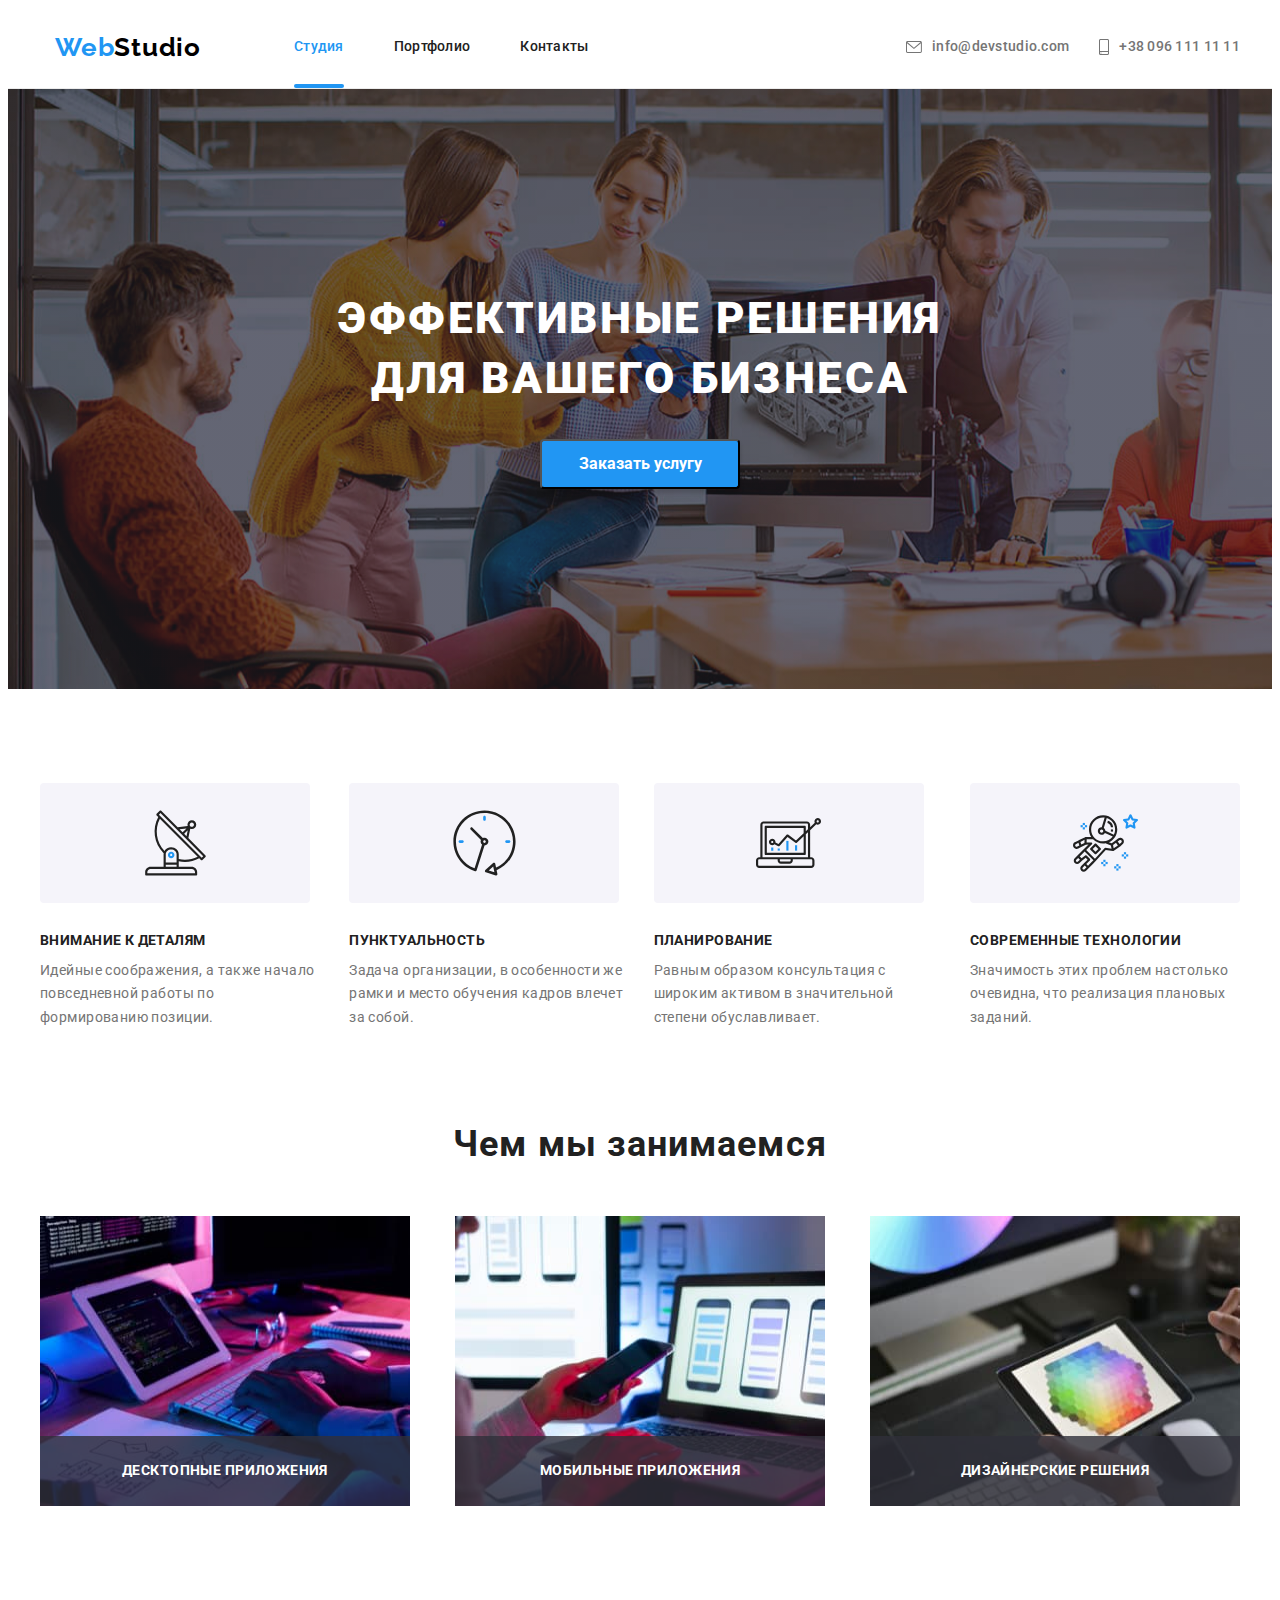
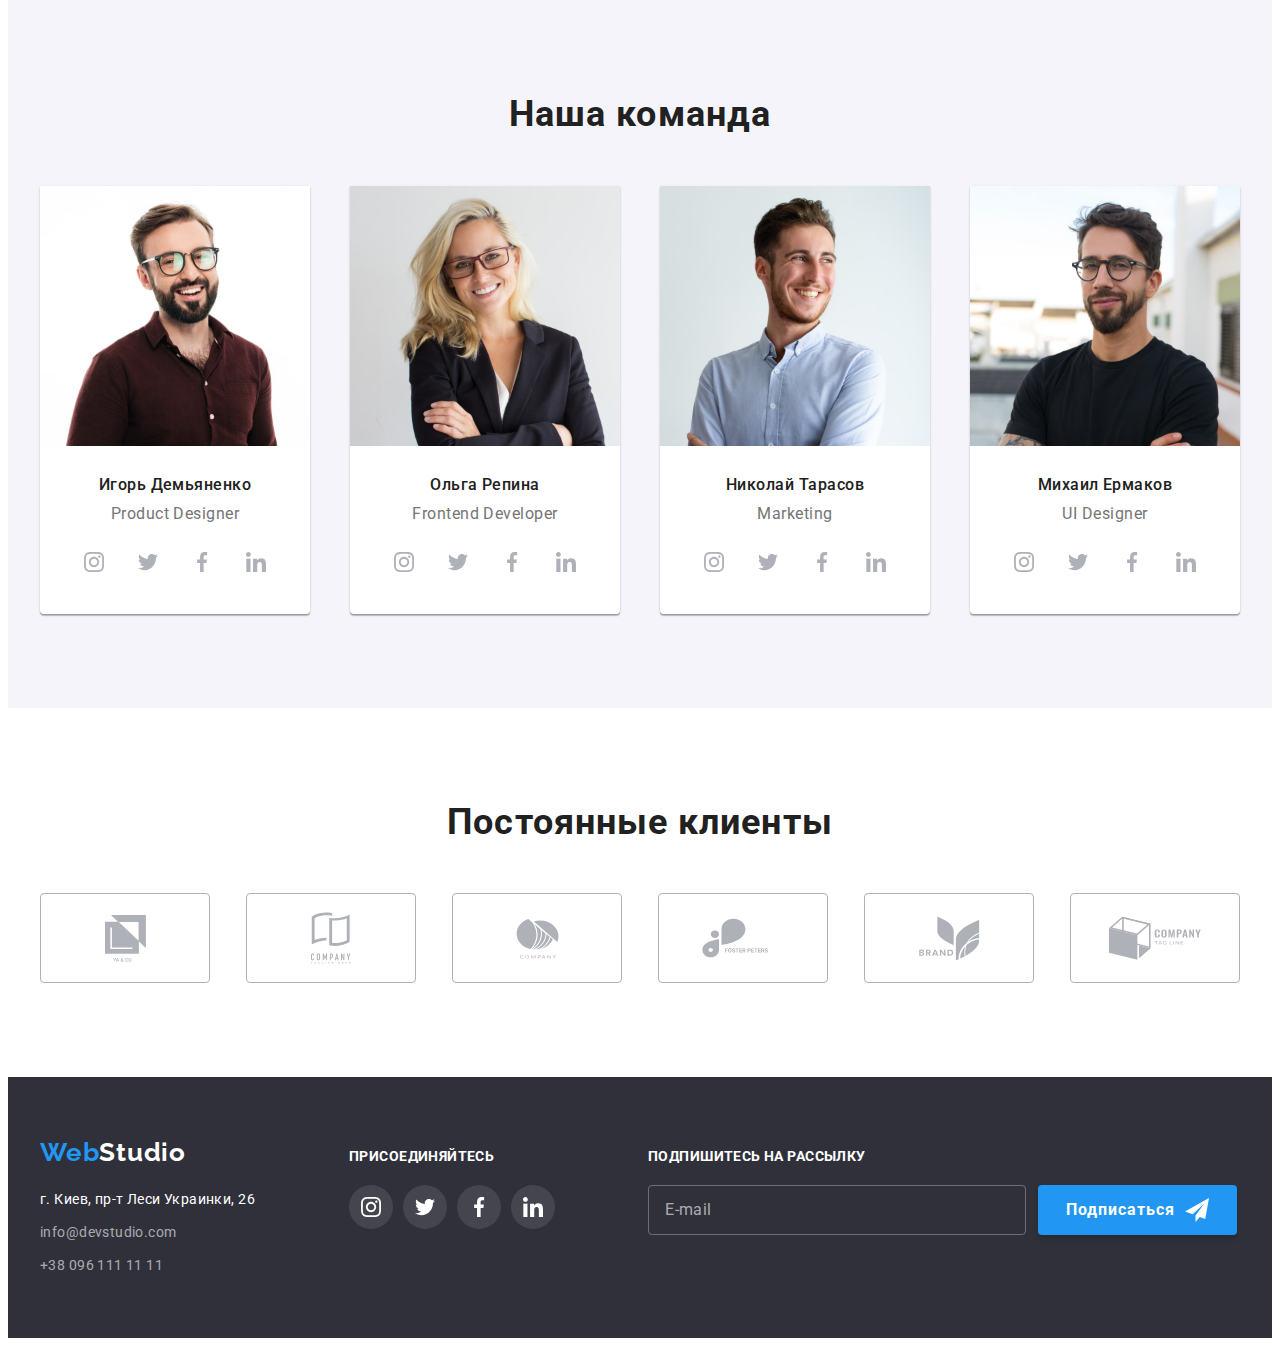
==== index.html @ 02ead574 "copy all files from hw6" ====
<!DOCTYPE html>
<html lang="ru">
  <head>
    <meta charset="UTF-8" />
    <meta http-equiv="X-UA-Compatible" content="IE=edge" />
    <meta name="viewport" content="width=device-width, initial-scale=1.0" />
    <title>Document</title>
    <link rel="preconnect" href="https://fonts.gstatic.com" />
    <link
      href="https://fonts.googleapis.com/css2?family=Raleway:wght@700&family=Roboto:wght@400;500;700;900&display=swap"
      rel="stylesheet"
    />
    <link
      rel="stylesheet"
      href="https://cdnjs.cloudflare.com/ajax/libs/modern-normalize/1.1.0/modern-normalize.min.css"
      integrity="sha512-wpPYUAdjBVSE4KJnH1VR1HeZfpl1ub8YT/NKx4PuQ5NmX2tKuGu6U/JRp5y+Y8XG2tV+wKQpNHVUX03MfMFn9Q=="
      crossorigin="anonymous"
      referrerpolicy="no-referrer"
    />
    <link rel="stylesheet" href="./css/styles.css" />
  </head>
  <body class="body">
    <!---HEADER-->
    <header class="header">
      <div class="container header-container">
        <nav class="navigation">
          <a class="logo" href="./index.html" lang="en"
            ><span class="logo-part">Web</span>Studio
          </a>
          <ul class="menu list">
            <li class="menu-item">
              <a class="menu-link current-link" href="./index.html"> Студия </a>
            </li>
            <li class="menu-item">
              <a class="menu-link" href="./portfolio.html"> Портфолио </a>
            </li>
            <li class="menu-item">
              <a class="menu-link" href="">Контакты</a>
            </li>
          </ul>
        </nav>
        <ul class="head-info-list list">
          <li class="head-info-item">
            <a class="head-mail-link link" href="mailto:info@devstudio.com">
              <svg class="head-mail-link-icon" width="16" height="12">
                <use href="./images/sprite.svg#icon-mail"></use>
              </svg>
              info@devstudio.com
            </a>
          </li>
          <li class="head-info-item">
            <a class="head-tel-link link" href="tel:+380961111111">
              <svg class="head-tel-link-icon" width="10" height="16">
                <use href="./images/sprite.svg#icon-smartphone"></use>
              </svg>
              +38 096 111 11 11
            </a>
          </li>
        </ul>
      </div>
    </header>
    <!-- MAIN CONTENT-->
    <main>
      <!--HERO-->
      <section class="hero">
        <div class="container">
          <h1 class="hero-title">Эффективные решения для вашего бизнеса</h1>
          <button class="modal-btn" type="button" data-modal-open>
            Заказать услугу
          </button>
        </div>
      </section>
      <!---ABOUT-->
      <section class="about-section content-section">
        <div class="container">
          <ul class="list upper-section-list">
            <li class="upper-section-item">
              <div class="icon-wrapper">
                <svg class="upper-section-item-icon" width="65" height="70">
                  <use href="./images/sprite.svg#icon-item-1"></use>
                </svg>
              </div>
              <h3 class="title">Внимание к деталям</h3>
              <p class="subtitle">
                Идейные соображения, а также начало повседневной работы по
                формированию позиции.
              </p>
            </li>
            <li class="upper-section-item">
              <div class="icon-wrapper">
                <svg class="upper-section-item-icon" width="65" height="70">
                  <use href="./images/sprite.svg#icon-item-2"></use>
                </svg>
              </div>
              <h3 class="title">Пунктуальность</h3>
              <p class="subtitle">
                Задача организации, в особенности же рамки и место обучения
                кадров влечет за собой.
              </p>
            </li>
            <li class="upper-section-item">
              <div class="icon-wrapper">
                <svg class="upper-section-item-icon" width="65" height="70">
                  <use href="./images/sprite.svg#icon-item-3"></use>
                </svg>
              </div>
              <h3 class="title">Планирование</h3>
              <p class="subtitle">
                Равным образом консультация с широким активом в значительной
                степени обуславливает.
              </p>
            </li>
            <li class="upper-section-item">
              <div class="icon-wrapper">
                <svg class="upper-section-item-icon" width="65" height="70">
                  <use href="./images/sprite.svg#icon-item-4"></use>
                </svg>
              </div>
              <h3 class="title">Современные технологии</h3>
              <p class="subtitle">
                Значимость этих проблем настолько очевидна, что реализация
                плановых заданий.
              </p>
            </li>
          </ul>
        </div>
      </section>
      <section class="content-section">
        <div class="container">
          <h2 class="main-title">Чем мы занимаемся</h2>
          <ul class="list down-section-list">
            <li class="down-section-item">
              <img
                src="./images/what-we-do/whatwedo-1.jpg"
                alt="человек печатает на клавиатуре"
                width="370"
                height="290"
              />
              <p class="down-section-desc">Десктопные приложения</p>
            </li>
            <li class="down-section-item">
              <img
                src="./images/what-we-do/whatwedo-2.jpg"
                alt="человек работает с телефоном и компьютером"
                width="370"
                height="290"
              />
              <p class="down-section-desc">Мобильные приложения</p>
            </li>
            <li class="down-section-item">
              <img
                class=""
                src="./images/what-we-do/whatwedo-3.jpg"
                alt="человек выбирает цвет в палитре"
                width="370"
                height="290"
              />
              <p class="down-section-desc">Дизайнерские решения</p>
            </li>
          </ul>
        </div>
      </section>
      <!---OUR TEAM SECTION-->
      <section class="our-team-section content-section">
        <div class="container">
          <h2 class="main-title">Наша команда</h2>
          <ul class="list our-team-list">
            <li class="our-team-item">
              <img
                src="./images/our_team/igor-demyanenko.jpg"
                alt="сотрудник игорь демьяненко"
                width="270"
                height="260"
              />
              <div class="worker-details-container">
                <h3 class="workers-name">Игорь Демьяненко</h3>
                <p class="work-position">Product Designer</p>
                <ul class="social-links-list list">
                  <li class="social-links-item">
                    <a href="" class="social-links-item-link">
                      <svg class="social-links-list-icon">
                        <use href="./images/sprite.svg#icon-inst-icon-2"></use>
                      </svg>
                    </a>
                  </li>
                  <li class="social-links-item">
                    <a href="" class="social-links-item-link">
                      <svg class="social-links-list-icon">
                        <use href="./images/sprite.svg#icon-twit-icon"></use>
                      </svg>
                    </a>
                  </li>
                  <li class="social-links-item">
                    <a href="" class="social-links-item-link">
                      <svg class="social-links-list-icon">
                        <use
                          href="./images/sprite.svg#icon-facebook-icon"
                        ></use>
                      </svg>
                    </a>
                  </li>
                  <li class="social-links-item">
                    <a href="" class="social-links-item-link">
                      <svg class="social-links-list-icon">
                        <use href="./images/sprite.svg#icon-in-icon"></use>
                      </svg>
                    </a>
                  </li>
                </ul>
              </div>
            </li>
            <li class="our-team-item">
              <img
                src="./images/our_team/olga-repina.jpg"
                alt="сотрудник ольга репина"
                width="270"
                height="260"
              />
              <div class="worker-details-container">
                <h3 class="workers-name">Ольга Репина</h3>
                <p class="work-position">Frontend Developer</p>
                <ul class="social-links-list list">
                  <li class="social-links-item">
                    <a href="" class="social-links-item-link">
                      <svg class="social-links-list-icon">
                        <use href="./images/sprite.svg#icon-inst-icon-2"></use>
                      </svg>
                    </a>
                  </li>
                  <li class="social-links-item">
                    <a href="" class="social-links-item-link">
                      <svg class="social-links-list-icon">
                        <use href="./images/sprite.svg#icon-twit-icon"></use>
                      </svg>
                    </a>
                  </li>
                  <li class="social-links-item">
                    <a href="" class="social-links-item-link">
                      <svg class="social-links-list-icon">
                        <use
                          href="./images/sprite.svg#icon-facebook-icon"
                        ></use>
                      </svg>
                    </a>
                  </li>
                  <li class="social-links-item">
                    <a href="" class="social-links-item-link">
                      <svg class="social-links-list-icon">
                        <use href="./images/sprite.svg#icon-in-icon"></use>
                      </svg>
                    </a>
                  </li>
                </ul>
              </div>
            </li>
            <li class="our-team-item">
              <img
                src="./images/our_team/nikolai-tarasov.jpg"
                alt="сотрудник николай тарасов"
                width="270"
                height="260"
              />
              <div class="worker-details-container">
                <h3 class="workers-name">Николай Тарасов</h3>
                <p class="work-position">Marketing</p>
                <ul class="social-links-list list">
                  <li class="social-links-item">
                    <a href="" class="social-links-item-link">
                      <svg class="social-links-list-icon">
                        <use href="./images/sprite.svg#icon-inst-icon-2"></use>
                      </svg>
                    </a>
                  </li>
                  <li class="social-links-item">
                    <a href="" class="social-links-item-link">
                      <svg class="social-links-list-icon">
                        <use href="./images/sprite.svg#icon-twit-icon"></use>
                      </svg>
                    </a>
                  </li>
                  <li class="social-links-item">
                    <a href="" class="social-links-item-link">
                      <svg class="social-links-list-icon">
                        <use
                          href="./images/sprite.svg#icon-facebook-icon"
                        ></use>
                      </svg>
                    </a>
                  </li>
                  <li class="social-links-item">
                    <a href="" class="social-links-item-link">
                      <svg class="social-links-list-icon">
                        <use href="./images/sprite.svg#icon-in-icon"></use>
                      </svg>
                    </a>
                  </li>
                </ul>
              </div>
            </li>
            <li class="our-team-item">
              <img
                src="./images/our_team/mikhail-ermakov.jpg"
                alt="сотрудник михаил ермаков"
                width="270"
                height="260"
              />
              <div class="worker-details-container">
                <h3 class="workers-name">Михаил Ермаков</h3>
                <p class="work-position">UI Designer</p>
                <ul class="social-links-list list">
                  <li class="social-links-item">
                    <a href="" class="social-links-item-link">
                      <svg class="social-links-list-icon">
                        <use href="./images/sprite.svg#icon-inst-icon-2"></use>
                      </svg>
                    </a>
                  </li>
                  <li class="social-links-item">
                    <a href="" class="social-links-item-link">
                      <svg class="social-links-list-icon">
                        <use href="./images/sprite.svg#icon-twit-icon"></use>
                      </svg>
                    </a>
                  </li>
                  <li class="social-links-item">
                    <a href="" class="social-links-item-link">
                      <svg class="social-links-list-icon">
                        <use
                          href="./images/sprite.svg#icon-facebook-icon"
                        ></use>
                      </svg>
                    </a>
                  </li>
                  <li class="social-links-item">
                    <a href="" class="social-links-item-link">
                      <svg class="social-links-list-icon">
                        <use href="./images/sprite.svg#icon-in-icon"></use>
                      </svg>
                    </a>
                  </li>
                </ul>
              </div>
            </li>
          </ul>
        </div>
      </section>
      <section class="our-clients-section content-section">
        <div class="our-clients-section-content container">
          <h2 class="main-title">Постоянные клиенты</h2>
          <ul class="client-list">
            <li class="client-list-item">
              <a class="client-list-link" href="">
                <svg width="41" height="47">
                  <use href="./images/sprite.svg#icon-client-1"></use>
                </svg>
              </a>
            </li>
            <li class="client-list-item">
              <a class="client-list-link" href="">
                <svg width="40" height="52">
                  <use href="./images/sprite.svg#icon-client-2"></use>
                </svg>
              </a>
            </li>
            <li class="client-list-item">
              <a class="client-list-link" href="">
                <svg width="43" height="41">
                  <use href="./images/sprite.svg#icon-client-3"></use>
                </svg>
              </a>
            </li>
            <li class="client-list-item">
              <a class="client-list-link" href="">
                <svg width="84" height="40">
                  <use href="./images/sprite.svg#icon-client-4"></use>
                </svg>
              </a>
            </li>
            <li class="client-list-item">
              <a class="client-list-link" href="">
                <svg width="63" height="45">
                  <use href="./images/sprite.svg#icon-client-5"></use>
                </svg>
              </a>
            </li>
            <li class="client-list-item">
              <a class="client-list-link" href="">
                <svg width="94" height="44">
                  <use href="./images/sprite.svg#icon-client-6"></use>
                </svg>
              </a>
            </li>
          </ul>
        </div>
      </section>
    </main>
    <footer class="footer">
      <div class="footer-content container">
        <div class="footer-adress-wrapper">
          <a class="footer-logo logo" href="./index.html" lang="en">
            <span class="logo-part">Web</span>Studio
          </a>
          <address>
            <ul class="footer-list list">
              <li class="footer-item">
                <a
                  class="footer-adress-link link"
                  href="https://goo.gl/maps/RriFzFvJcHyVF99A9"
                  target="_blank"
                  rel="noopener noreferrer"
                >
                  г. Киев, пр-т Леси Украинки, 26
                </a>
              </li>
              <li class="footer-item">
                <a
                  class="footer-mail-link link"
                  href="mailto:info@devstudio.com"
                >
                  info@devstudio.com
                </a>
              </li>
              <li class="footer-item">
                <a class="footer-tel-link link" href="tel:+380961111111">
                  +38 096 111 11 11
                </a>
              </li>
            </ul>
          </address>
        </div>
        <div class="footer-social-wrapper">
          <p class="footer-tagline">Присоединяйтесь</p>
          <ul class="footer-social-links-list list">
            <li class="footer-social-item">
              <a href="" class="footer-social-link">
                <svg class="footer-social-link-icon">
                  <use href="./images/sprite.svg#icon-inst-icon-2"></use>
                </svg>
              </a>
            </li>
            <li class="footer-social-item">
              <a href="" class="footer-social-link">
                <svg class="footer-social-link-icon">
                  <use href="./images/sprite.svg#icon-twit-icon"></use>
                </svg>
              </a>
            </li>
            <li class="footer-social-item">
              <a href="" class="footer-social-link">
                <svg class="footer-social-link-icon">
                  <use href="./images/sprite.svg#icon-facebook-icon"></use>
                </svg>
              </a>
            </li>
            <li class="footer-social-item">
              <a href="" class="footer-social-link">
                <svg class="footer-social-link-icon">
                  <use href="./images/sprite.svg#icon-in-icon"></use>
                </svg>
              </a>
            </li>
          </ul>
        </div>
        <div class="footer-subscription">
          <p class="footer-tagline">Подпишитесь на рассылку</p>
          <form class="subscription-form">
            <input
              type="email"
              name="email"
              class="subscription-email"
              placeholder="E-mail"
              required
            />
            <button type="submit" class="subscription-btn">
              Подписаться
              <svg class="email-icon" width="24px" height="24px">
                <use href="./images/sprite.svg#icon-telegram"></use>
              </svg>
            </button>
          </form>
        </div>
      </div>
    </footer>
    <div class="backdrop is-hidden" data-modal>
      <div class="modal-window">
        <form class="contact-form">
          <p class="contact-form-title">
            Оставьте свои данные, мы вам перезвоним
          </p>
          <label class="contact-form-label">
            Имя
            <span class="form-input-wrapper">
              <input
                type="text"
                name="user-name"
                class="contact-form-input"
                minlength="2"
                title="Имя должно содержать символы латиницы или кирилицы"
                pattern="[a-zA-Zа-яёА-ЯЁ]+"
                required
              />
              <svg class="form-icon" width="18" height="18">
                <use href="./images/sprite.svg#icon-person"></use>
              </svg>
            </span>
          </label>
          <label class="contact-form-label">
            Телефон
            <span class="form-input-wrapper">
              <input
                type="tel"
                name="user-phone"
                class="contact-form-input"
                title="095-921-89-49"
                pattern="[0-9]{3}-[0-9]{3}-[0-9]{2}-[0-9]{2}"
                required
              />
              <svg class="form-icon" width="18" height="18">
                <use href="./images/sprite.svg#icon-phone"></use>
              </svg>
            </span>
          </label>
          <label class="contact-form-label">
            Почта
            <span class="form-input-wrapper">
              <input
                type="email"
                name="email"
                class="contact-form-input"
                required
              />
              <svg class="form-icon" width="18" height="18">
                <use href="./images/sprite.svg#icon-mail-2"></use>
              </svg>
            </span>
          </label>
          <label class="contact-form-label">
            Комментарий
            <textarea
              name="user-massage"
              class="contact-form-textarea"
              placeholder="Введите текст"
            ></textarea>
          </label>
          <div class="checkbox-wrapper">
            <input
              type="checkbox"
              class="contact-form-checkbox visually-hidden"
              id="accept-policy"
            />
            <label for="accept-policy" class="contact-form-checkbox-label">
              Соглашаюсь с рассылкой и принимаю&nbsp;
              <a class="contact-form-link" href="">Условия договора</a>
            </label>
            <svg class="checkbox-icon" width="16" height="15">
              <use href="./images/sprite.svg#icon-checked"></use>
            </svg>
          </div>
          <button class="modal-form-btn" type="submit">Отправить</button>
        </form>
        <button class="close-button" data-modal-close>
          <svg class="close-pic" width="11" height="11">
            <use href="./images/sprite.svg#icon-close"></use>
          </svg>
        </button>
      </div>
    </div>
    <script src="./js/modal.js"></script>
  </body>
</html>
---- css/styles.css ----
:root {
  --accent-color: #2196f3;
  --main-font: "Roboto", sans-serif;
  --secondary-font: "Raleway", sans-serif;
  --secondary-color: #ffff;
  --icon-color: #afb1b8;
}

/* ======= FOR ALL LINKS AND LISTS ====== */

.link {
  text-decoration: none;
  font-style: normal;
}

.list {
  list-style: none;
}

h1,
h2,
h3,
h4,
h5,
h6,
p {
  margin-top: 0;
  margin-bottom: 0;
}

ul,
ol {
  list-style-type: none;
  margin: 0;
  padding: 0;
}

img {
  display: block;
}

.visually-hidden {
  position: absolute !important;
  clip: rect(1px 1px 1px 1px);
  /* IE6, IE7 */
  clip: rect(1px, 1px, 1px, 1px);
  padding: 0 !important;
  border: 0 !important;
  height: 1px !important;
  width: 1px !important;
  overflow: hidden;
}

/* ======= END FOR ALL LINKS AND LISTS ====== */

/* ======== BODY ========= */

.body {
  font-family: var(--main-font);
  color: #212121;
}

.container {
  width: 1200px;
  padding-left: 15px;
  padding-right: 15px;
  margin-right: auto;
  margin-left: auto;
}

.content-section {
  padding-bottom: 94px;
}

/* ======== HEADER SECTION ======== */

.header {
  border-bottom: 1px solid #ececec;
  padding: 24px 0 25px 0;
}

.header-container {
  display: flex;
  align-items: center;
}

.navigation {
  display: flex;
  align-items: center;
  width: 100%;

  padding: 0 15px;
}

.menu {
  display: flex;
  align-items: center;
}

.logo {
  font-family: var(--secondary-font);
  font-weight: bold;
  font-size: 26px;
  line-height: 1.19;
  letter-spacing: 0.03em;
  text-decoration: none;
  color: black;
  margin-right: 93px;
}

.logo-part {
  color: var(--accent-color);
}

.menu-item:not(:last-child) {
  margin-right: 50px;
}

.menu-link {
  display: block;
  position: relative;
  font-family: var(--main-font);
  font-weight: 500;
  font-size: 14px;
  line-height: 1.14;
  letter-spacing: 0.02em;
  text-decoration: none;
  color: #212121;
  transition: color 250ms cubic-bezier(0.4, 0, 0.2, 1);
}

.menu-link:hover,
.menu-link:focus {
  color: var(--accent-color);
}

.active-link {
  color: var(--accent-color);
}

.head-info-list {
  list-style: none;
  display: flex;
  align-items: center;
  margin-left: auto;
}

.head-info-item:not(:last-child) {
  margin-right: 30px;
}

.head-mail-link {
  font-family: var(--main-font);
  font-weight: 500;
  font-size: 14px;
  line-height: 1.14;
  letter-spacing: 0.02em;
  color: #757575;
  margin-left: auto;
  display: flex;
  align-items: center;
  transition: color 250ms cubic-bezier(0.4, 0, 0.2, 1);
}

.head-mail-link-icon,
.head-tel-link-icon {
  margin-right: 10px;
  fill: #757575;
  transition: fill 250ms cubic-bezier(0.4, 0, 0.2, 1);
}

.head-tel-link {
  font-family: var(--main-font);
  font-weight: 500;
  font-size: 14px;
  line-height: 1.14;
  letter-spacing: 0.02em;
  color: #757575;
  white-space: nowrap;
  display: flex;
  align-items: center;
  transition: color 250ms cubic-bezier(0.4, 0, 0.2, 1);
}

.current-link {
  color: var(--accent-color);
}

.current-link::after {
  position: absolute;
  bottom: -33px;
  content: "";
  background-color: #2196f3;
  border-radius: 2px;
  width: 100%;
  height: 4px;
  display: block;
}

.head-tel-link:hover .head-tel-link-icon,
.head-tel-link:focus .head-tel-link-icon {
  fill: var(--accent-color);
}

.head-tel-link:hover,
.head-tel-link:focus {
  color: var(--accent-color);
}

.head-mail-link:hover .head-mail-link-icon,
.head-mail-link:focus .head-mail-link-icon {
  fill: var(--accent-color);
}

.head-mail-link:hover,
.head-mail-link:focus {
  color: var(--accent-color);
}

/* ======== END HEADER SECTION ======== */

/* ========= MAIN CONTENT SECTION ========= */

/* HERO SECTION*/
.hero {
  background-image: linear-gradient(
      rgba(47, 48, 58, 0.4),
      rgba(47, 48, 58, 0.4)
    ),
    url(../images/hero-img.png);
  background-size: cover;
  padding: 200px 0;
}

.hero-title {
  font-family: var(--main-font);
  font-weight: 900;
  font-size: 44px;
  line-height: 1.36;
  text-align: center;
  letter-spacing: 0.06em;
  text-transform: uppercase;
  color: var(--secondary-color);
  max-width: 696px;
  margin-left: auto;
  margin-right: auto;
  margin-bottom: 30px;
}

.modal-btn {
  display: block;
  font-family: var(--main-font);
  font-weight: bold;
  font-size: 16px;
  line-height: 1.87;
  color: var(--secondary-color);
  background-color: var(--accent-color);
  cursor: pointer;
  background: #2196f3;
  box-shadow: 0px 4px 4px rgba(0, 0, 0, 0.15);
  border-radius: 4px;
  width: 200px;
  height: 50px;
  text-align: center;
  margin: 0 auto;
  transition: color 250ms cubic-bezier(0.4, 0, 0.2, 1),
    background-color 250ms cubic-bezier(0.4, 0, 0.2, 1);
}

.modal-btn:hover,
.modal-btn:focus {
  background-color: #188ce8;
  box-shadow: 0px 4px 4px rgba(0, 0, 0, 0.15);
  border-radius: 4px;
}

/* END HERO SECTION*/

/*  ABOUT SECTION  */

.about-section {
  padding: 94px 0;
}

.upper-section-list {
  display: flex;
  justify-content: space-between;
}

.upper-section-item:not(:last-child) {
  margin-right: 30px;
}

.icon-wrapper {
  display: flex;
  background-color: #f5f4fa;
  width: 270px;
  height: 120px;
  justify-content: center;
  align-items: center;
  box-sizing: border-box;
  margin-bottom: 30px;
  border-radius: 4px;
}

.down-section-list {
  display: flex;
  justify-content: space-between;
}

.down-section-item {
  position: relative;
}

.down-section-desc {
  position: absolute;
  left: 0;
  bottom: 0;
  font-family: var(--main-font);
  font-style: normal;
  font-weight: bold;
  font-size: 14px;
  line-height: 1.14;
  text-align: center;
  letter-spacing: 0.03em;
  text-transform: uppercase;
  color: #ffffff;
  background-color: rgba(47, 48, 58, 0.8);
  margin: 0;
  padding: 27px 0;
  width: 100%;
}

.title {
  font-family: var(--main-font);
  font-weight: bold;
  font-size: 14px;
  line-height: 1.14;
  letter-spacing: 0.03em;
  text-transform: uppercase;
  color: #212121;
}

.subtitle {
  font-family: var(--main-font);
  font-size: 14px;
  line-height: 1.71;
  letter-spacing: 0.03em;
  color: #757575;
  margin-top: 10px;
}

/* END ABOUT SECTION  */

/* OUR TEAM SECTION */

.our-team-section {
  padding: 94px 0;
  background-color: #f5f4fa;
}

.our-team-list {
  display: flex;
  justify-content: space-between;
}

.our-team-item {
  background: var(--secondary-color);
  box-shadow: 0px 1px 3px rgba(0, 0, 0, 0.12), 0px 1px 1px rgba(0, 0, 0, 0.14),
    0px 2px 1px rgba(0, 0, 0, 0.2);
  border-radius: 0px 0px 4px 4px;
}

.main-title {
  font-family: var(--main-font);
  font-weight: bold;
  font-size: 36px;
  line-height: 1.16;
  text-align: center;
  letter-spacing: 0.03em;
  color: #212121;
  margin-bottom: 50px;
}

.workers-name {
  font-family: var(--main-font);
  font-weight: 500;
  font-size: 16px;
  line-height: 1.18;
  text-align: center;
  letter-spacing: 0.03em;
  color: #212121;
}

.work-position {
  font-family: var(--main-font);
  font-size: 16px;
  line-height: 1.18;
  text-align: center;
  letter-spacing: 0.03em;
  color: #757575;
  margin-top: 10px;
}

.worker-details-container {
  padding: 30px 32px;
}

.social-links-list {
  display: flex;
  justify-content: space-between;
  max-width: 206px;
  margin: 0 auto;
}

.social-links-item-link {
  display: flex;
  justify-content: center;
  align-items: center;
  width: 44px;
  height: 44px;
  border-radius: 50%;
  transition: color 250ms cubic-bezier(0.4, 0, 0.2, 1),
    background-color 250ms cubic-bezier(0.4, 0, 0.2, 1);
}

.social-links-item-link:hover,
.social-links-item-link:focus {
  background-color: var(--accent-color);
}

.social-links-item-link:hover .social-links-list-icon,
.social-links-item-link:focus .social-links-list-icon {
  fill: #ffff;
}

.social-links-item:not(:last-child) {
  margin-right: 10px;
}

.social-links-list {
  margin-top: 16px;
}

.social-links-list-icon {
  width: 20px;
  height: 20px;
  transition: fill 250ms cubic-bezier(0.4, 0, 0.2, 1);
}

.social-links-item-link {
  fill: var(--icon-color);
}

/* END OUR TEAM SECTION */

/* OUR CLIENTS SECTION */

.client-list-link {
  fill: var(--icon-color);
}

.client-list-link:hover,
.client-list-link:focus {
  fill: var(--accent-color);
  border-color: var(--accent-color);
}

.our-clients-section {
  display: block;
  align-items: center;
  padding: 94px 0;
}

.client-list {
  display: flex;
  align-items: center;
  justify-content: space-between;
}

.client-list-link {
  display: flex;
  justify-content: center;
  align-items: center;
  width: 170px;
  height: 90px;
  color: #afb1b8;
  border: 1px solid #afb1b8;
  box-sizing: border-box;
  border-radius: 4px;
  transition: fill 250ms cubic-bezier(0.4, 0, 0.2, 1);
}

/* END OUR CLIENTS SECTION */

/* ========= END MAIN CONTENT SECTION ========= */

/* ========= FOOTER SECTION ============ */

.footer {
  background-color: #2f303a;
  padding: 60px 15px;
}

.footer-content {
  display: flex;
}

.footer-adress-wrapper {
  margin-right: 70px;
}

.footer-social-wrapper {
  margin-top: 12px;
}

.footer-tagline {
  font-family: var(--main-font);
  font-style: normal;
  font-weight: bold;
  font-size: 14px;
  line-height: 1.14;
  letter-spacing: 0.03em;
  text-transform: uppercase;
  color: #ffffff;
}

.footer-social-links-list {
  display: flex;
  justify-content: space-between;
  max-width: 206px;
  margin: 0 auto;
  margin-top: 20px;
}

.footer-social-link {
  display: flex;
  justify-content: center;
  align-items: center;
  width: 44px;
  height: 44px;
  border-radius: 50%;
  background: rgba(255, 255, 255, 0.1);
  transition: background-color 250ms cubic-bezier(0.4, 0, 0.2, 1);
}

.footer-social-item:not(:last-child) {
  margin-right: 10px;
}

.footer-social-link-icon {
  width: 20px;
  height: 20px;
  fill: #fff;
}

.footer-social-link:hover,
.footer-social-link:focus {
  background-color: var(--accent-color);
}

.footer-logo {
  color: var(--secondary-color);
}

.footer-list {
  margin-top: 20px;
}

.footer-item:not(:last-child) {
  margin-bottom: 9px;
}

.footer-adress-link {
  font-family: var(--main-font);
  font-size: 14px;
  line-height: 1.71;
  letter-spacing: 0.03em;
  color: var(--secondary-color);
}

.footer-mail-link,
.footer-tel-link {
  font-family: var(--main-font);
  font-size: 14px;
  line-height: 1.71;
  letter-spacing: 0.03em;
  color: rgba(255, 255, 255, 0.6);
}

.footer-subscription {
  margin-left: 93px;
  margin-top: 12px;
}

.footer-tagline {
  font-family: var(--main-font);
  font-weight: bold;
  font-size: 14px;
  line-height: 1.14;
  letter-spacing: 0.03em;
  text-transform: uppercase;
  color: #ffffff;
}

.subscription-form {
  display: flex;
  height: 50px;
  margin-top: 20px;
}

.subscription-email {
  width: 358px;
  background-color: transparent;
  border: 1px solid rgba(255, 255, 255, 0.3);
  padding-left: 16px;
  font-family: var(--main-font);
  font-style: normal;
  font-weight: normal;
  font-size: 16px;
  line-height: 1.25;
  letter-spacing: 0.03em;
  color: #fff;
  border-radius: 4px;
}

.subscription-email::placeholder {
  color: rgba(255, 255, 255, 0.6);
}

.subscription-btn {
  font-family: var(--main-font);
  font-weight: bold;
  font-size: 16px;
  line-height: 1.87;
  display: flex;
  align-items: center;
  text-align: center;
  letter-spacing: 0.06em;
  color: #ffffff;
  background-color: var(--accent-color);
  box-shadow: 0px 4px 4px rgba(0, 0, 0, 0.15);
  border-radius: 4px;
  padding: 13px 28px;
  margin-left: 12px;
  border: none;
  transition: background-color 250ms cubic-bezier(0.4, 0, 0.2, 1);
}

.email-icon {
  margin-left: 10px;
}

.subscription-btn:focus,
.subscription-btn:hover {
  background-color: #188ce8;
}

/* ========= END FOOTER SECTION ============ */

.backdrop {
  position: fixed;
  top: 0;
  left: 0;
  width: 100vw;
  height: 100vh;
  background-color: rgba(0, 0, 0, 0.2);
  transition: opacity 500ms linear, visibility 500ms linear;
}

.modal-window {
  position: absolute;
  left: 50%;
  top: 50%;
  transform: translate(-50%, -50%);
  width: 528px;
  height: 581px;
  background-color: #fff;
  box-shadow: 0px 1px 3px rgba(0, 0, 0, 0.12), 0px 1px 1px rgba(0, 0, 0, 0.14),
    0px 2px 1px rgba(0, 0, 0, 0.2);
  border-radius: 4px;
}

.contact-form {
  width: 448px;
  margin: 0 auto;
  display: flex;
  flex-direction: column;
}

.contact-form-title {
  font-family: var(--main-font);
  font-style: normal;
  font-weight: bold;
  font-size: 20px;
  line-height: 1.15;
  text-align: center;
  letter-spacing: 0.03em;
  color: #212121;
  margin-top: 40px;
  margin-bottom: 30px;
}

.contact-form-label {
  display: block;
  font-family: var(--main-font);
  font-style: normal;
  font-weight: normal;
  font-size: 12px;
  line-height: 1.16;
  letter-spacing: 0.01em;
  color: #757575;
}

.contact-form-label:not(:last-child) {
  margin-bottom: 10px;
}

.contact-form-input {
  border: 1px solid rgba(33, 33, 33, 0.2);
  border-radius: 4px;
  width: 100%;
  height: 40px;
  padding-left: 42px;
  transition: border-color 250ms cubic-bezier(0.4, 0, 0.2, 1);
}

.contact-form-input:focus {
  outline: none;
  border-color: var(--accent-color);
}

.form-input-wrapper {
  position: relative;
}

.form-icon {
  position: absolute;
  top: 50%;
  left: 15px;
  transform: translateY(-50%);
  display: block;
  transition: fill 250ms cubic-bezier(0.4, 0, 0.2, 1);
}

.contact-form-input:focus + .form-icon {
  fill: var(--accent-color);
}

.contact-form-textarea {
  font-family: var(--main-font);
  font-style: normal;
  font-weight: normal;
  font-size: 14px;
  line-height: 1.14;
  letter-spacing: 0.01em;
  width: 100%;
  height: 120px;
  resize: none;
  border: 1px solid rgba(33, 33, 33, 0.2);
  border-radius: 4px;
  padding: 12px 16px;
  transition: border-color 250ms cubic-bezier(0.4, 0, 0.2, 1);
  margin-top: 4px;
}

.contact-form-textarea::placeholder {
  color: rgba(117, 117, 117, 0.5);
}

.contact-form-textarea:focus {
  border-color: var(--accent-color);
  outline: none;
}

.contact-form-checkbox {
  width: 100%;
  font-family: var(--main-font);
  font-style: normal;
  font-weight: normal;
  font-size: 14px;
  line-height: 1.71;
  letter-spacing: 0.03em;
  color: #757575;
}

.contact-form-checkbox:checked + .contact-form-checkbox-label::before {
  background-color: var(--accent-color);
  border: none;
}

.checkbox-wrapper {
  position: relative;
  align-self: center;
  margin-top: 20px;
}

.checkbox-icon {
  position: absolute;
  top: 50%;
  transform: translateY(-50%);
  pointer-events: none;
}

.contact-form-checkbox-label {
  display: flex;
  align-items: center;
  font-size: 14px;
}

.contact-form-checkbox-label::before {
  content: "";
  width: 16px;
  height: 15px;
  border: 1px solid #757575;
  border-radius: 2px;
  cursor: pointer;
  margin-right: 7px;
}

.modal-form-btn {
  display: block;
  font-family: var(--main-font);
  font-weight: bold;
  font-size: 16px;
  line-height: 1.87;
  color: var(--secondary-color);
  background-color: var(--accent-color);
  cursor: pointer;
  box-shadow: 0px 4px 4px rgba(0, 0, 0, 0.15);
  border-radius: 4px;
  width: 200px;
  height: 50px;
  text-align: center;
  align-self: center;
  margin: 0 auto;
  transition: color 250ms cubic-bezier(0.4, 0, 0.2, 1),
    background-color 250ms cubic-bezier(0.4, 0, 0.2, 1);
  border: none;
  margin-top: 30px;
}

.modal-form-btn:hover,
.modal-form-btn:focus {
  background-color: #188ce8;
}

.contact-form-link {
  color: var(--accent-color);
}

.close-button {
  width: 30px;
  height: 30px;
  top: 8px;
  right: 8px;
  border-radius: 50%;
  border: 1px solid rgba(0, 0, 0, 0.1);
  background-color: transparent;
  cursor: pointer;
  position: absolute;
  padding: 0;
  display: flex;
  justify-content: center;
  align-items: center;
  transition: fill 250ms cubic-bezier(0.4, 0, 0.2, 1);
}

.close-button:focus,
.close-button:hover {
  fill: var(--accent-color);
}

.is-hidden {
  opacity: 0;
  visibility: hidden;
  pointer-events: none;
}

/*------ PORTFOLIO ------*/

.main-content {
  padding: 94px 0;
}

.tabs-list {
  display: flex;
  margin: 0 auto;
  margin-bottom: 50px;
  justify-content: center;
  text-align: center;
}

.tabs-item {
  border-radius: 4px;
}

.filter-btn {
  font-family: var(--main-font);
  font-weight: 500;
  font-size: 16px;
  line-height: 1.62;
  text-align: center;
  letter-spacing: 0.03em;
  color: #212121;
  background-color: #f5f4fa;
  cursor: pointer;
  border-radius: 4px;
  border: none;
  padding: 6px 22px;
  transition: color 250ms cubic-bezier(0.4, 0, 0.2, 1),
    background-color 250ms cubic-bezier(0.4, 0, 0.2, 1),
    box-shadow 250ms cubic-bezier(0.4, 0, 0.2, 1);
}

.tabs-item:not(:last-child) {
  margin-right: 8px;
}

.filter-btn:hover,
.filter-btn:focus {
  background: #188ce8;
  box-shadow: 0px 3px 1px rgba(0, 0, 0, 0.1), 0px 1px 2px rgba(0, 0, 0, 0.08),
    0px 2px 2px rgba(0, 0, 0, 0.12);
  border-radius: 4px;
  color: var(--secondary-color);
}

.projects-list {
  display: flex;
  flex-wrap: wrap;
  margin-bottom: -30px;
}

.project-item {
  margin-bottom: 30px;
  margin-right: 30px;
  display: block;
  transition: box-shadow 250ms cubic-bezier(0.4, 0, 0.2, 1);
}

.project-item:nth-child(3n) {
  margin-right: 0;
}

.project-item:hover,
.project-item:focus {
  cursor: pointer;
  box-sizing: border-box;
  box-shadow: 0px 1px 1px rgba(0, 0, 0, 0.12), 0px 4px 4px rgba(0, 0, 0, 0.06),
    1px 4px 6px rgba(0, 0, 0, 0.16);
}

.project-item:hover .project-overlay {
  transform: translateY(0%);
}

.project-img-wrapper {
  position: relative;
  overflow: hidden;
}

.project-overlay {
  font-family: var(--main-font);
  font-style: normal;
  font-weight: normal;
  font-size: 18px;
  line-height: 1.55;
  letter-spacing: 0.03em;
  color: #ffffff;
  background-color: rgba(33, 150, 243, 0.9);
  width: 100%;
  height: 100%;
  padding: 24px 63px;
  position: absolute;
  top: 0;
  left: 0;
  overflow: auto;
  transform: translateY(100%);
  transition: transform 250ms linear;
}

.project-details {
  height: 110px;
  border: 1px solid #eeeeee;
  padding: 20px 24px;
}

.project-title {
  font-family: var(--main-font);
  font-weight: bold;
  font-size: 18px;
  line-height: 2;
  letter-spacing: 0.06em;
  color: #212121;
}

.project-category {
  font-family: var(--main-font);
  font-size: 16px;
  line-height: 1.87;
  letter-spacing: 0.03em;
  color: #757575;
}

/*------ END PORTFOLIO ------*/
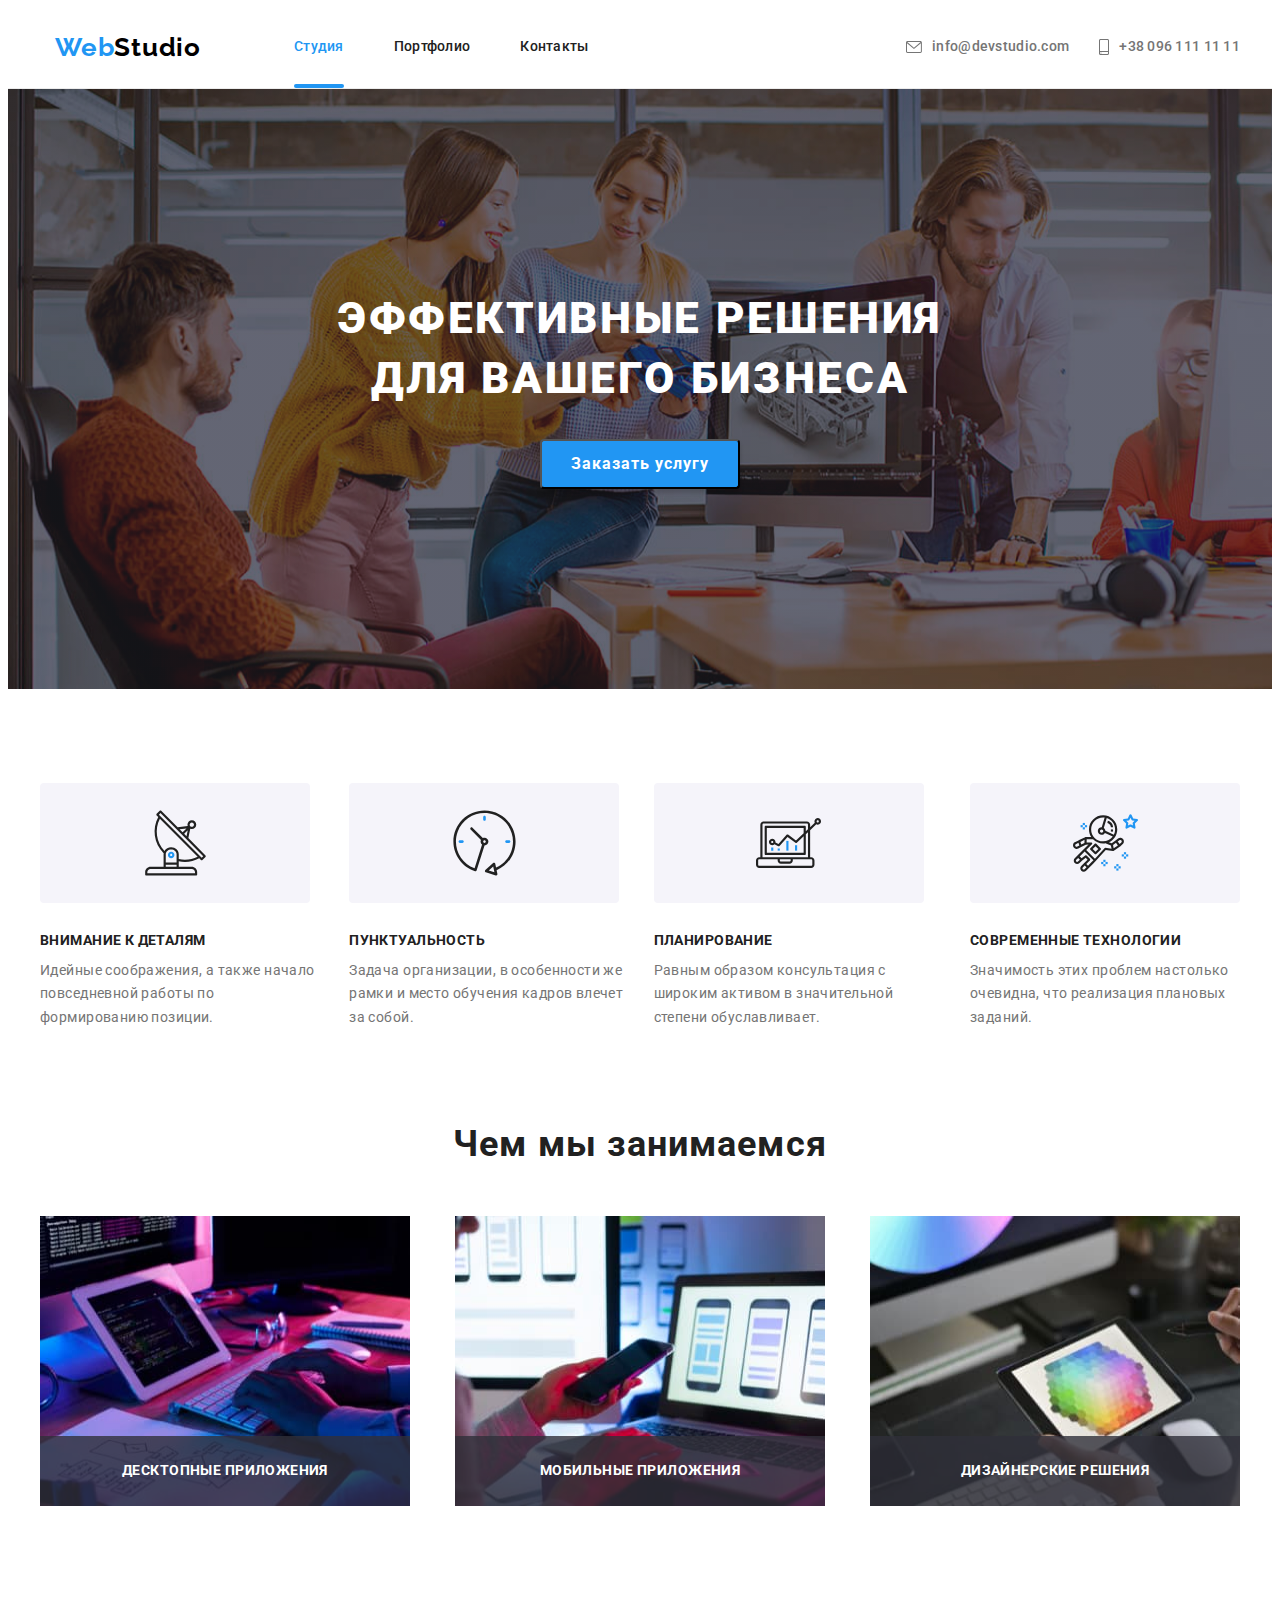
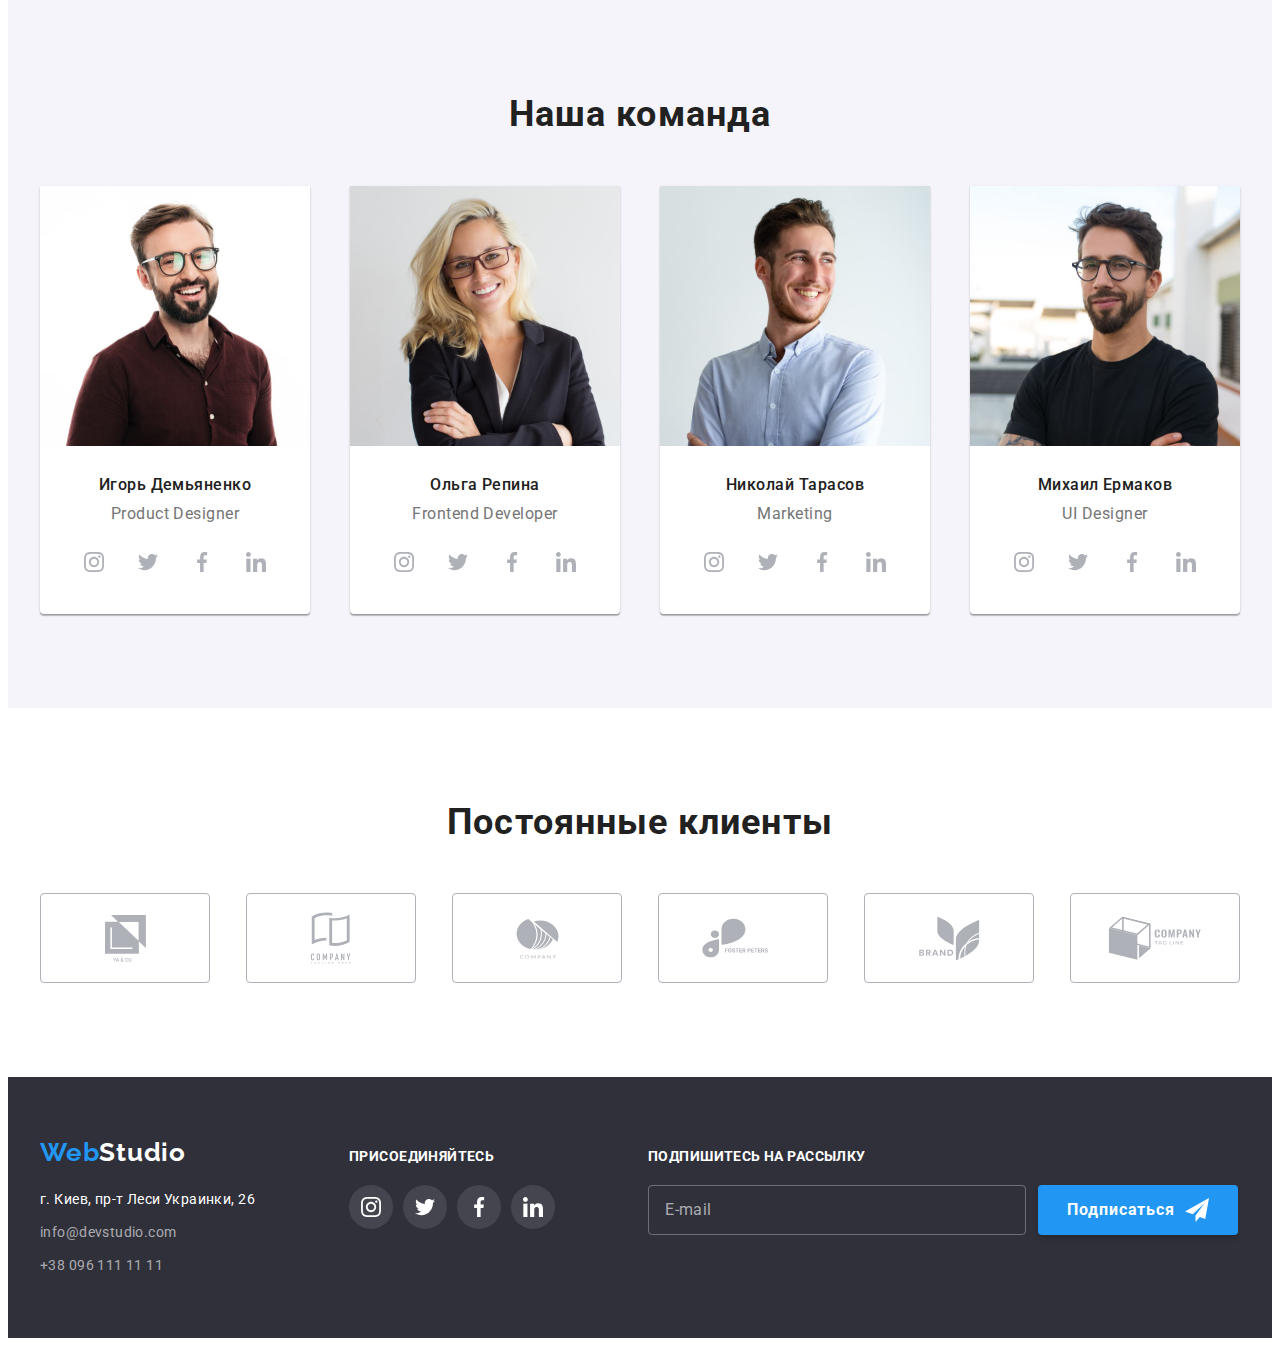
==== commit da5c480b: "split styles.css into sass partials" ====
--- a/index.html
+++ b/index.html
@@ -17,7 +17,7 @@
       crossorigin="anonymous"
       referrerpolicy="no-referrer"
     />
-    <link rel="stylesheet" href="./css/styles.css" />
+    <link rel="stylesheet" href="./css/main.css" />
   </head>
   <body class="body">
     <!---HEADER-->
@@ -65,7 +65,7 @@
       <section class="hero">
         <div class="container">
           <h1 class="hero-title">Эффективные решения для вашего бизнеса</h1>
-          <button class="modal-btn" type="button" data-modal-open>
+          <button class="primary-btn" type="button" data-modal-open>
             Заказать услугу
           </button>
         </div>
@@ -430,31 +430,31 @@
         </div>
         <div class="footer-social-wrapper">
           <p class="footer-tagline">Присоединяйтесь</p>
-          <ul class="footer-social-links-list list">
-            <li class="footer-social-item">
-              <a href="" class="footer-social-link">
-                <svg class="footer-social-link-icon">
+          <ul class="social-links-list footer-social-link-list list">
+            <li class="social-links-item">
+              <a href="" class="social-links-item-link">
+                <svg class="social-links-list-icon">
                   <use href="./images/sprite.svg#icon-inst-icon-2"></use>
                 </svg>
               </a>
             </li>
-            <li class="footer-social-item">
-              <a href="" class="footer-social-link">
-                <svg class="footer-social-link-icon">
+            <li class="social-links-item">
+              <a href="" class="social-links-item-link">
+                <svg class="social-links-list-icon">
                   <use href="./images/sprite.svg#icon-twit-icon"></use>
                 </svg>
               </a>
             </li>
-            <li class="footer-social-item">
-              <a href="" class="footer-social-link">
-                <svg class="footer-social-link-icon">
+            <li class="social-links-item">
+              <a href="" class="social-links-item-link">
+                <svg class="social-links-list-icon">
                   <use href="./images/sprite.svg#icon-facebook-icon"></use>
                 </svg>
               </a>
             </li>
-            <li class="footer-social-item">
-              <a href="" class="footer-social-link">
-                <svg class="footer-social-link-icon">
+            <li class="social-links-item">
+              <a href="" class="social-links-item-link">
+                <svg class="social-links-list-icon">
                   <use href="./images/sprite.svg#icon-in-icon"></use>
                 </svg>
               </a>
@@ -471,9 +471,9 @@
               placeholder="E-mail"
               required
             />
-            <button type="submit" class="subscription-btn">
+            <button type="submit" class="subscription-btn primary-btn">
               Подписаться
-              <svg class="email-icon" width="24px" height="24px">
+              <svg class="primary-btn-icon" width="24px" height="24px">
                 <use href="./images/sprite.svg#icon-telegram"></use>
               </svg>
             </button>
@@ -556,7 +556,9 @@
               <use href="./images/sprite.svg#icon-checked"></use>
             </svg>
           </div>
-          <button class="modal-form-btn" type="submit">Отправить</button>
+          <button class="modal-form-btn primary-btn" type="submit">
+            Отправить
+          </button>
         </form>
         <button class="close-button" data-modal-close>
           <svg class="close-pic" width="11" height="11">
--- a/css/main.css
+++ b/css/main.css
@@ -0,0 +1,927 @@
+:root {
+  --accent-color: #2196f3;
+  --accent-dark-color: #188ce8;
+  --main-font: "Roboto", sans-serif;
+  --secondary-font: "Raleway", sans-serif;
+  --secondary-color: #ffff;
+  --icon-color: #afb1b8;
+  --animation: 250ms cubic-bezier(0.4, 0, 0.2, 1);
+  --paragraph-color: #757575;
+}
+
+.visually-hidden {
+  position: absolute !important;
+  clip: rect(1px 1px 1px 1px);
+  /* IE6, IE7 */
+  clip: rect(1px, 1px, 1px, 1px);
+  padding: 0 !important;
+  border: 0 !important;
+  height: 1px !important;
+  width: 1px !important;
+  overflow: hidden;
+}
+
+.link {
+  text-decoration: none;
+  font-style: normal;
+}
+
+.list {
+  list-style: none;
+}
+
+h1,
+h2,
+h3,
+h4,
+h5,
+h6,
+p {
+  margin-top: 0;
+  margin-bottom: 0;
+}
+
+ul,
+ol {
+  list-style-type: none;
+  margin: 0;
+  padding: 0;
+}
+
+img {
+  display: block;
+}
+
+.body {
+  font-family: var(--main-font);
+  color: #212121;
+}
+
+.content-section {
+  padding-bottom: 94px;
+}
+
+.container {
+  width: 1200px;
+  padding-left: 15px;
+  padding-right: 15px;
+  margin-right: auto;
+  margin-left: auto;
+}
+
+.primary-btn {
+  display: flex;
+  font-family: var(--main-font);
+  font-weight: bold;
+  font-size: 16px;
+  line-height: 1.87;
+  color: var(--secondary-color);
+  background-color: var(--accent-color);
+  cursor: pointer;
+  box-shadow: 0px 4px 4px rgba(0, 0, 0, 0.15);
+  border-radius: 4px;
+  width: 200px;
+  height: 50px;
+  letter-spacing: 0.06em;
+  align-items: center;
+  justify-content: center;
+  margin: 0 auto;
+  transition: color var(--animation), background-color var(--animation);
+}
+
+.primary-btn:hover,
+.primary-btn:focus {
+  background-color: var(--accent-dark-color);
+  box-shadow: 0px 4px 4px rgba(0, 0, 0, 0.15);
+  border-radius: 4px;
+}
+
+.primary-btn-icon {
+  margin-left: 10px;
+}
+
+.subscription-btn {
+  margin-left: 12px;
+  border: none;
+}
+
+.modal-form-btn {
+  margin-top: 30px;
+  border: none;
+}
+
+.social-links-list {
+  display: flex;
+  justify-content: space-between;
+  max-width: 206px;
+  margin: 0 auto;
+}
+
+.social-links-item-link {
+  display: flex;
+  justify-content: center;
+  align-items: center;
+  width: 44px;
+  height: 44px;
+  border-radius: 50%;
+  transition: color var(--animation), background-color var(--animation);
+}
+
+.social-links-list .social-links-item-link:hover,
+.social-links-list .social-links-item-link:focus {
+  background-color: var(--accent-color);
+}
+
+.social-links-item-link:hover .social-links-list-icon,
+.social-links-item-link:focus .social-links-list-icon {
+  fill: #ffff;
+}
+
+.social-links-item:not(:last-child) {
+  margin-right: 10px;
+}
+
+.social-links-list {
+  margin-top: 16px;
+}
+
+.social-links-list-icon {
+  width: 20px;
+  height: 20px;
+  transition: fill var(--animation);
+}
+
+.social-links-item-link {
+  fill: var(--icon-color);
+}
+
+.footer-social-link-list {
+  margin-top: 20px;
+}
+.footer-social-link-list .social-links-item-link {
+  background-color: rgba(255, 255, 255, 0.1);
+}
+.footer-social-link-list .social-links-list-icon {
+  fill: #fff;
+}
+
+.main-title {
+  font-family: var(--main-font);
+  font-weight: bold;
+  font-size: 36px;
+  line-height: 1.16;
+  text-align: center;
+  letter-spacing: 0.03em;
+  color: #212121;
+  margin-bottom: 50px;
+}
+
+.backdrop {
+  position: fixed;
+  top: 0;
+  left: 0;
+  width: 100vw;
+  height: 100vh;
+  background-color: rgba(0, 0, 0, 0.2);
+  transition: opacity 500ms linear, visibility 500ms linear;
+}
+
+.is-hidden {
+  opacity: 0;
+  visibility: hidden;
+  pointer-events: none;
+}
+
+.modal-window {
+  position: absolute;
+  left: 50%;
+  top: 50%;
+  transform: translate(-50%, -50%);
+  width: 528px;
+  height: 581px;
+  background-color: #fff;
+  box-shadow: 0px 1px 3px rgba(0, 0, 0, 0.12), 0px 1px 1px rgba(0, 0, 0, 0.14), 0px 2px 1px rgba(0, 0, 0, 0.2);
+  border-radius: 4px;
+}
+
+.close-button {
+  width: 30px;
+  height: 30px;
+  top: 8px;
+  right: 8px;
+  border-radius: 50%;
+  border: 1px solid rgba(0, 0, 0, 0.1);
+  background-color: transparent;
+  cursor: pointer;
+  position: absolute;
+  padding: 0;
+  display: flex;
+  justify-content: center;
+  align-items: center;
+  transition: fill var(--animation);
+}
+
+.close-button:focus,
+.close-button:hover {
+  fill: var(--accent-color);
+}
+
+.contact-form {
+  width: 448px;
+  margin: 0 auto;
+  display: flex;
+  flex-direction: column;
+}
+
+.contact-form-title {
+  font-family: var(--main-font);
+  font-style: normal;
+  font-weight: bold;
+  font-size: 20px;
+  line-height: 1.15;
+  text-align: center;
+  letter-spacing: 0.03em;
+  color: #212121;
+  margin-top: 40px;
+  margin-bottom: 30px;
+}
+
+.contact-form-label {
+  display: block;
+  font-family: var(--main-font);
+  font-style: normal;
+  font-weight: normal;
+  font-size: 12px;
+  line-height: 1.16;
+  letter-spacing: 0.01em;
+  color: var(--paragraph-color);
+}
+
+.contact-form-label:not(:last-child) {
+  margin-bottom: 10px;
+}
+
+.contact-form-input {
+  border: 1px solid rgba(33, 33, 33, 0.2);
+  border-radius: 4px;
+  width: 100%;
+  height: 40px;
+  padding-left: 42px;
+  transition: border-color var(--animation);
+}
+
+.contact-form-input:focus {
+  outline: none;
+  border-color: var(--accent-color);
+}
+
+.form-input-wrapper {
+  position: relative;
+}
+
+.form-icon {
+  position: absolute;
+  top: 50%;
+  left: 15px;
+  transform: translateY(-50%);
+  display: block;
+  transition: fill var(--animation);
+}
+
+.contact-form-input:focus + .form-icon {
+  fill: var(--accent-color);
+}
+
+.contact-form-textarea {
+  font-family: var(--main-font);
+  font-style: normal;
+  font-weight: normal;
+  font-size: 14px;
+  line-height: 1.14;
+  letter-spacing: 0.01em;
+  width: 100%;
+  height: 120px;
+  resize: none;
+  border: 1px solid rgba(33, 33, 33, 0.2);
+  border-radius: 4px;
+  padding: 12px 16px;
+  transition: border-color var(--animation);
+  margin-top: 4px;
+}
+
+.contact-form-textarea::-moz-placeholder {
+  color: rgba(117, 117, 117, 0.5);
+}
+
+.contact-form-textarea:-ms-input-placeholder {
+  color: rgba(117, 117, 117, 0.5);
+}
+
+.contact-form-textarea::placeholder {
+  color: rgba(117, 117, 117, 0.5);
+}
+
+.contact-form-textarea:focus {
+  border-color: var(--accent-color);
+  outline: none;
+}
+
+.contact-form-checkbox {
+  width: 100%;
+  font-family: var(--main-font);
+  font-style: normal;
+  font-weight: normal;
+  font-size: 14px;
+  line-height: 1.71;
+  letter-spacing: 0.03em;
+  color: var(--paragraph-color);
+}
+
+.contact-form-checkbox:checked + .contact-form-checkbox-label::before {
+  background-color: var(--accent-color);
+  border: none;
+}
+
+.checkbox-wrapper {
+  position: relative;
+  align-self: center;
+  margin-top: 20px;
+}
+
+.checkbox-icon {
+  position: absolute;
+  top: 50%;
+  transform: translateY(-50%);
+  pointer-events: none;
+}
+
+.contact-form-checkbox-label {
+  display: flex;
+  align-items: center;
+  font-size: 14px;
+}
+
+.contact-form-checkbox-label::before {
+  content: "";
+  width: 16px;
+  height: 15px;
+  border: 1px solid var(--paragraph-color);
+  border-radius: 2px;
+  cursor: pointer;
+  margin-right: 7px;
+}
+
+.contact-form-link {
+  color: var(--accent-color);
+}
+
+.header {
+  border-bottom: 1px solid #ececec;
+  padding: 24px 0 25px 0;
+}
+
+.header-container {
+  display: flex;
+  align-items: center;
+}
+
+.navigation {
+  display: flex;
+  align-items: center;
+  width: 100%;
+  padding: 0 15px;
+}
+
+.menu {
+  display: flex;
+  align-items: center;
+}
+
+.logo {
+  font-family: var(--secondary-font);
+  font-weight: bold;
+  font-size: 26px;
+  line-height: 1.19;
+  letter-spacing: 0.03em;
+  text-decoration: none;
+  color: black;
+  margin-right: 93px;
+}
+
+.logo-part {
+  color: var(--accent-color);
+}
+
+.menu-item:not(:last-child) {
+  margin-right: 50px;
+}
+
+.menu-link {
+  display: block;
+  position: relative;
+  font-family: var(--main-font);
+  font-weight: 500;
+  font-size: 14px;
+  line-height: 1.14;
+  letter-spacing: 0.02em;
+  text-decoration: none;
+  color: #212121;
+  transition: color var(--animation);
+}
+
+.menu-link:hover,
+.menu-link:focus {
+  color: var(--accent-color);
+}
+
+.active-link {
+  color: var(--accent-color);
+}
+
+.head-info-list {
+  list-style: none;
+  display: flex;
+  align-items: center;
+  margin-left: auto;
+}
+
+.head-info-item:not(:last-child) {
+  margin-right: 30px;
+}
+
+.head-mail-link {
+  font-family: var(--main-font);
+  font-weight: 500;
+  font-size: 14px;
+  line-height: 1.14;
+  letter-spacing: 0.02em;
+  color: var(--paragraph-color);
+  margin-left: auto;
+  display: flex;
+  align-items: center;
+  transition: color var(--animation);
+}
+
+.head-mail-link-icon,
+.head-tel-link-icon {
+  margin-right: 10px;
+  fill: var(--paragraph-color);
+  transition: fill var(--animation);
+}
+
+.head-tel-link {
+  font-family: var(--main-font);
+  font-weight: 500;
+  font-size: 14px;
+  line-height: 1.14;
+  letter-spacing: 0.02em;
+  color: var(--paragraph-color);
+  white-space: nowrap;
+  display: flex;
+  align-items: center;
+  transition: color var(--animation);
+}
+
+.current-link {
+  color: var(--accent-color);
+}
+
+.current-link::after {
+  position: absolute;
+  bottom: -33px;
+  content: "";
+  background-color: #2196f3;
+  border-radius: 2px;
+  width: 100%;
+  height: 4px;
+  display: block;
+}
+
+.head-tel-link:hover .head-tel-link-icon,
+.head-tel-link:focus .head-tel-link-icon {
+  fill: var(--accent-color);
+}
+
+.head-tel-link:hover,
+.head-tel-link:focus {
+  color: var(--accent-color);
+}
+
+.head-mail-link:hover .head-mail-link-icon,
+.head-mail-link:focus .head-mail-link-icon {
+  fill: var(--accent-color);
+}
+
+.head-mail-link:hover,
+.head-mail-link:focus {
+  color: var(--accent-color);
+}
+
+.hero {
+  background-image: linear-gradient(rgba(47, 48, 58, 0.4), rgba(47, 48, 58, 0.4)), url(../images/hero-img.png);
+  background-size: cover;
+  padding: 200px 0;
+}
+
+.hero-title {
+  font-family: var(--main-font);
+  font-weight: 900;
+  font-size: 44px;
+  line-height: 1.36;
+  text-align: center;
+  letter-spacing: 0.06em;
+  text-transform: uppercase;
+  color: var(--secondary-color);
+  max-width: 696px;
+  margin-left: auto;
+  margin-right: auto;
+  margin-bottom: 30px;
+}
+
+.about-section {
+  padding: 94px 0;
+}
+
+.upper-section-list {
+  display: flex;
+  justify-content: space-between;
+}
+
+.upper-section-item:not(:last-child) {
+  margin-right: 30px;
+}
+
+.icon-wrapper {
+  display: flex;
+  background-color: #f5f4fa;
+  width: 270px;
+  height: 120px;
+  justify-content: center;
+  align-items: center;
+  box-sizing: border-box;
+  margin-bottom: 30px;
+  border-radius: 4px;
+}
+
+.down-section-list {
+  display: flex;
+  justify-content: space-between;
+}
+
+.down-section-item {
+  position: relative;
+}
+
+.down-section-desc {
+  position: absolute;
+  left: 0;
+  bottom: 0;
+  font-family: var(--main-font);
+  font-style: normal;
+  font-weight: bold;
+  font-size: 14px;
+  line-height: 1.14;
+  text-align: center;
+  letter-spacing: 0.03em;
+  text-transform: uppercase;
+  color: #ffffff;
+  background-color: rgba(47, 48, 58, 0.8);
+  margin: 0;
+  padding: 27px 0;
+  width: 100%;
+}
+
+.title {
+  font-family: var(--main-font);
+  font-weight: bold;
+  font-size: 14px;
+  line-height: 1.14;
+  letter-spacing: 0.03em;
+  text-transform: uppercase;
+  color: #212121;
+}
+
+.subtitle {
+  font-family: var(--main-font);
+  font-size: 14px;
+  line-height: 1.71;
+  letter-spacing: 0.03em;
+  color: var(--paragraph-color);
+  margin-top: 10px;
+}
+
+.our-team-section {
+  padding: 94px 0;
+  background-color: #f5f4fa;
+}
+
+.our-team-list {
+  display: flex;
+  justify-content: space-between;
+}
+
+.our-team-item {
+  background: var(--secondary-color);
+  box-shadow: 0px 1px 3px rgba(0, 0, 0, 0.12), 0px 1px 1px rgba(0, 0, 0, 0.14), 0px 2px 1px rgba(0, 0, 0, 0.2);
+  border-radius: 0px 0px 4px 4px;
+}
+
+.workers-name {
+  font-family: var(--main-font);
+  font-weight: 500;
+  font-size: 16px;
+  line-height: 1.18;
+  text-align: center;
+  letter-spacing: 0.03em;
+  color: #212121;
+}
+
+.work-position {
+  font-family: var(--main-font);
+  font-size: 16px;
+  line-height: 1.18;
+  text-align: center;
+  letter-spacing: 0.03em;
+  color: var(--paragraph-color);
+  margin-top: 10px;
+}
+
+.worker-details-container {
+  padding: 30px 32px;
+}
+
+.client-list-link {
+  fill: var(--icon-color);
+}
+
+.client-list-link:hover,
+.client-list-link:focus {
+  fill: var(--accent-color);
+  border-color: var(--accent-color);
+}
+
+.our-clients-section {
+  display: block;
+  align-items: center;
+  padding: 94px 0;
+}
+
+.client-list {
+  display: flex;
+  align-items: center;
+  justify-content: space-between;
+}
+
+.client-list-link {
+  display: flex;
+  justify-content: center;
+  align-items: center;
+  width: 170px;
+  height: 90px;
+  color: #afb1b8;
+  border: 1px solid #afb1b8;
+  box-sizing: border-box;
+  border-radius: 4px;
+  transition: fill var(--animation);
+}
+
+.footer {
+  background-color: #2f303a;
+  padding: 60px 15px;
+}
+
+.footer-content {
+  display: flex;
+}
+
+.footer-adress-wrapper {
+  margin-right: 70px;
+}
+
+.footer-social-wrapper {
+  margin-top: 12px;
+}
+
+.footer-tagline {
+  font-family: var(--main-font);
+  font-style: normal;
+  font-weight: bold;
+  font-size: 14px;
+  line-height: 1.14;
+  letter-spacing: 0.03em;
+  text-transform: uppercase;
+  color: #ffffff;
+}
+
+.footer-social-links-list {
+  margin-top: 20px;
+}
+
+.footer-social-link {
+  background-color: rgba(255, 255, 255, 0.1);
+}
+
+.footer-social-item:not(:last-child) {
+  margin-right: 10px;
+}
+
+.footer-social-link-icon {
+  fill: #fff;
+}
+
+.footer-logo {
+  color: var(--secondary-color);
+}
+
+.footer-list {
+  margin-top: 20px;
+}
+
+.footer-item:not(:last-child) {
+  margin-bottom: 9px;
+}
+
+.footer-adress-link {
+  font-family: var(--main-font);
+  font-size: 14px;
+  line-height: 1.71;
+  letter-spacing: 0.03em;
+  color: var(--secondary-color);
+}
+
+.footer-mail-link,
+.footer-tel-link {
+  font-family: var(--main-font);
+  font-size: 14px;
+  line-height: 1.71;
+  letter-spacing: 0.03em;
+  color: rgba(255, 255, 255, 0.6);
+}
+
+.footer-subscription {
+  margin-left: 93px;
+  margin-top: 12px;
+}
+
+.footer-tagline {
+  font-family: var(--main-font);
+  font-weight: bold;
+  font-size: 14px;
+  line-height: 1.14;
+  letter-spacing: 0.03em;
+  text-transform: uppercase;
+  color: #ffffff;
+}
+
+.subscription-form {
+  display: flex;
+  height: 50px;
+  margin-top: 20px;
+}
+
+.subscription-email {
+  width: 358px;
+  background-color: transparent;
+  border: 1px solid rgba(255, 255, 255, 0.3);
+  padding-left: 16px;
+  font-family: var(--main-font);
+  font-style: normal;
+  font-weight: normal;
+  font-size: 16px;
+  line-height: 1.25;
+  letter-spacing: 0.03em;
+  color: #fff;
+  border-radius: 4px;
+}
+
+.subscription-email::-moz-placeholder {
+  color: rgba(255, 255, 255, 0.6);
+}
+
+.subscription-email:-ms-input-placeholder {
+  color: rgba(255, 255, 255, 0.6);
+}
+
+.subscription-email::placeholder {
+  color: rgba(255, 255, 255, 0.6);
+}
+
+.main-content {
+  padding: 94px 0;
+}
+
+.tabs-list {
+  display: flex;
+  margin: 0 auto;
+  margin-bottom: 50px;
+  justify-content: center;
+  text-align: center;
+}
+
+.tabs-item {
+  border-radius: 4px;
+}
+
+.filter-btn {
+  font-family: var(--main-font);
+  font-weight: 500;
+  font-size: 16px;
+  line-height: 1.62;
+  text-align: center;
+  letter-spacing: 0.03em;
+  color: #212121;
+  background-color: #f5f4fa;
+  cursor: pointer;
+  border-radius: 4px;
+  border: none;
+  padding: 6px 22px;
+  transition: color var(--animation), background-color var(--animation), box-shadow var(--animation);
+}
+
+.tabs-item:not(:last-child) {
+  margin-right: 8px;
+}
+
+.filter-btn:hover,
+.filter-btn:focus {
+  background: var(--accent-dark-color);
+  box-shadow: 0px 3px 1px rgba(0, 0, 0, 0.1), 0px 1px 2px rgba(0, 0, 0, 0.08), 0px 2px 2px rgba(0, 0, 0, 0.12);
+  border-radius: 4px;
+  color: var(--secondary-color);
+}
+
+.projects-list {
+  display: flex;
+  flex-wrap: wrap;
+  margin-bottom: -30px;
+}
+
+.project-item {
+  margin-bottom: 30px;
+  margin-right: 30px;
+  display: block;
+  transition: box-shadow var(--animation);
+}
+
+.project-item:nth-child(3n) {
+  margin-right: 0;
+}
+
+.project-item:hover,
+.project-item:focus {
+  cursor: pointer;
+  box-sizing: border-box;
+  box-shadow: 0px 1px 1px rgba(0, 0, 0, 0.12), 0px 4px 4px rgba(0, 0, 0, 0.06), 1px 4px 6px rgba(0, 0, 0, 0.16);
+}
+
+.project-item:hover .project-overlay {
+  transform: translateY(0%);
+}
+
+.project-img-wrapper {
+  position: relative;
+  overflow: hidden;
+}
+
+.project-overlay {
+  font-family: var(--main-font);
+  font-style: normal;
+  font-weight: normal;
+  font-size: 18px;
+  line-height: 1.55;
+  letter-spacing: 0.03em;
+  color: #ffffff;
+  background-color: rgba(33, 150, 243, 0.9);
+  width: 100%;
+  height: 100%;
+  padding: 24px 63px;
+  position: absolute;
+  top: 0;
+  left: 0;
+  overflow: auto;
+  transform: translateY(100%);
+  transition: transform 250ms linear;
+}
+
+.project-details {
+  height: 110px;
+  border: 1px solid #eeeeee;
+  padding: 20px 24px;
+}
+
+.project-title {
+  font-family: var(--main-font);
+  font-weight: bold;
+  font-size: 18px;
+  line-height: 2;
+  letter-spacing: 0.06em;
+  color: #212121;
+}
+
+.project-category {
+  font-family: var(--main-font);
+  font-size: 16px;
+  line-height: 1.87;
+  letter-spacing: 0.03em;
+  color: var(--paragraph-color);
+}/*# sourceMappingURL=main.css.map */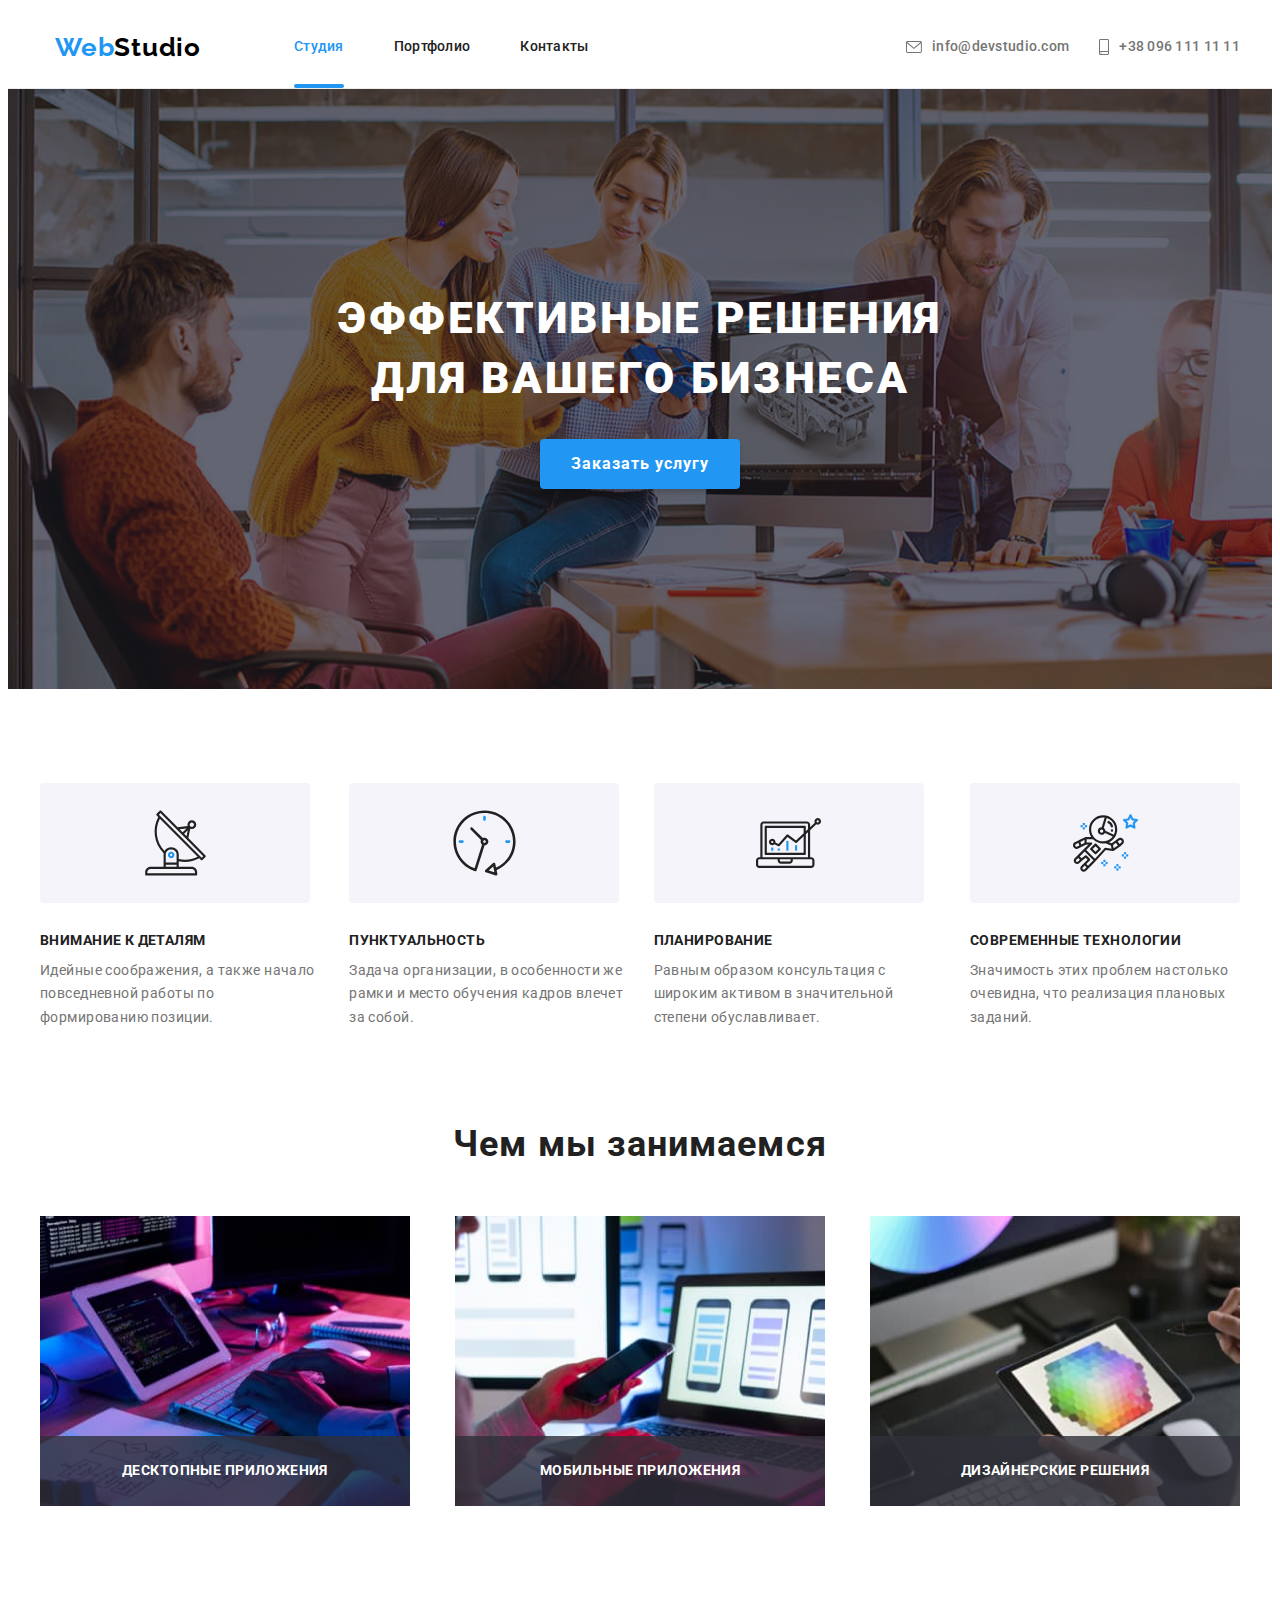
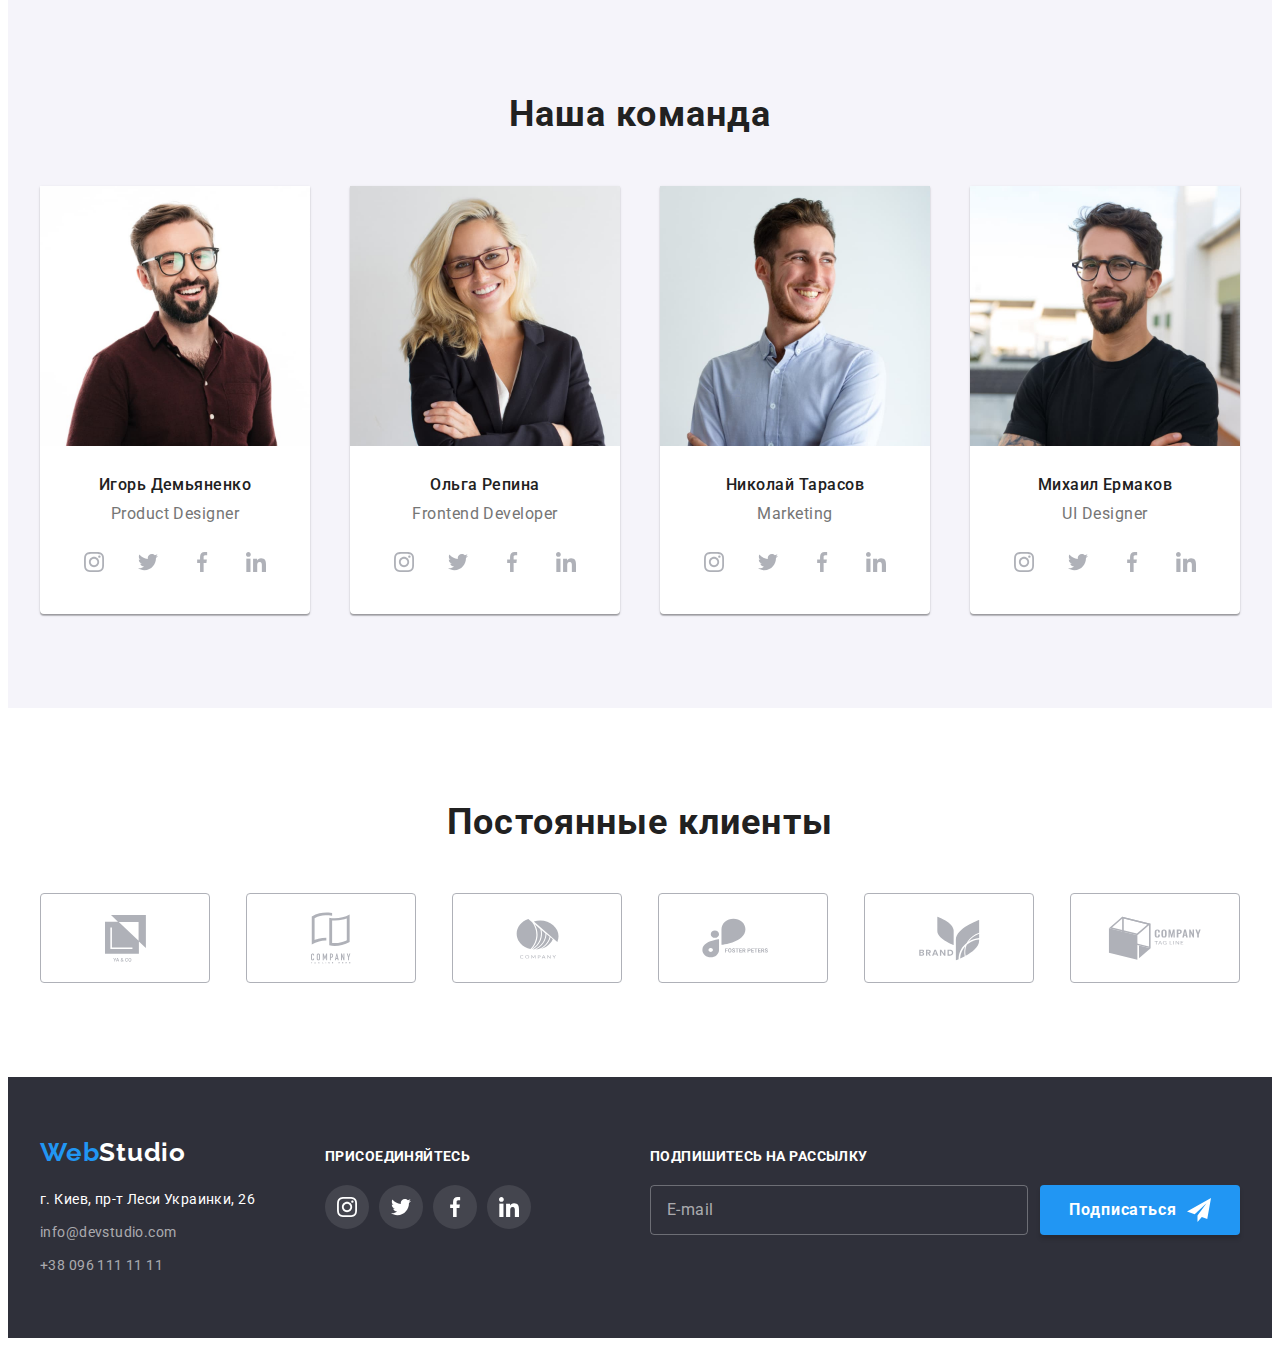
==== commit 13fa5dda: "index almost done" ====
--- a/index.html
+++ b/index.html
@@ -17,40 +17,42 @@
       crossorigin="anonymous"
       referrerpolicy="no-referrer"
     />
-    <link rel="stylesheet" href="./css/main.css" />
+    <link rel="stylesheet" href="./css/main.min.css" />
   </head>
   <body class="body">
     <!---HEADER-->
     <header class="header">
-      <div class="container header-container">
+      <div class="container header__container">
         <nav class="navigation">
-          <a class="logo" href="./index.html" lang="en"
-            ><span class="logo-part">Web</span>Studio
+          <a class="logo header__logo" href="./index.html" lang="en"
+            ><span class="logo__part">Web</span>Studio
           </a>
           <ul class="menu list">
-            <li class="menu-item">
-              <a class="menu-link current-link" href="./index.html"> Студия </a>
-            </li>
-            <li class="menu-item">
-              <a class="menu-link" href="./portfolio.html"> Портфолио </a>
-            </li>
-            <li class="menu-item">
-              <a class="menu-link" href="">Контакты</a>
+            <li class="menu__item">
+              <a class="menu__link menu__link--current" href="./index.html">
+                Студия
+              </a>
+            </li>
+            <li class="menu__item">
+              <a class="menu__link" href="./portfolio.html"> Портфолио </a>
+            </li>
+            <li class="menu__item">
+              <a class="menu__link" href="">Контакты</a>
             </li>
           </ul>
         </nav>
-        <ul class="head-info-list list">
-          <li class="head-info-item">
-            <a class="head-mail-link link" href="mailto:info@devstudio.com">
-              <svg class="head-mail-link-icon" width="16" height="12">
+        <ul class="header__list list">
+          <li class="header__item">
+            <a class="header__mail-link link" href="mailto:info@devstudio.com">
+              <svg class="header__mail-icon" width="16" height="12">
                 <use href="./images/sprite.svg#icon-mail"></use>
               </svg>
               info@devstudio.com
             </a>
           </li>
-          <li class="head-info-item">
-            <a class="head-tel-link link" href="tel:+380961111111">
-              <svg class="head-tel-link-icon" width="10" height="16">
+          <li class="header__item">
+            <a class="header__tel-link link" href="tel:+380961111111">
+              <svg class="header__tel-icon" width="10" height="16">
                 <use href="./images/sprite.svg#icon-smartphone"></use>
               </svg>
               +38 096 111 11 11
@@ -64,8 +66,8 @@
       <!--HERO-->
       <section class="hero">
         <div class="container">
-          <h1 class="hero-title">Эффективные решения для вашего бизнеса</h1>
-          <button class="primary-btn" type="button" data-modal-open>
+          <h1 class="hero__title">Эффективные решения для вашего бизнеса</h1>
+          <button class="btn btn--primary" type="button" data-modal-open>
             Заказать услугу
           </button>
         </div>
@@ -73,10 +75,10 @@
       <!---ABOUT-->
       <section class="about-section content-section">
         <div class="container">
-          <ul class="list upper-section-list">
-            <li class="upper-section-item">
-              <div class="icon-wrapper">
-                <svg class="upper-section-item-icon" width="65" height="70">
+          <ul class="list upper-section">
+            <li class="upper-section__item">
+              <div class="upper-section__icon-wrapper">
+                <svg class="upper-section__icon" width="65" height="70">
                   <use href="./images/sprite.svg#icon-item-1"></use>
                 </svg>
               </div>
@@ -86,9 +88,9 @@
                 формированию позиции.
               </p>
             </li>
-            <li class="upper-section-item">
-              <div class="icon-wrapper">
-                <svg class="upper-section-item-icon" width="65" height="70">
+            <li class="upper-section__item">
+              <div class="upper-section__icon-wrapper">
+                <svg class="upper-section__icon" width="65" height="70">
                   <use href="./images/sprite.svg#icon-item-2"></use>
                 </svg>
               </div>
@@ -98,9 +100,9 @@
                 кадров влечет за собой.
               </p>
             </li>
-            <li class="upper-section-item">
-              <div class="icon-wrapper">
-                <svg class="upper-section-item-icon" width="65" height="70">
+            <li class="upper-section__item">
+              <div class="upper-section__icon-wrapper">
+                <svg class="upper-section__icon" width="65" height="70">
                   <use href="./images/sprite.svg#icon-item-3"></use>
                 </svg>
               </div>
@@ -110,9 +112,9 @@
                 степени обуславливает.
               </p>
             </li>
-            <li class="upper-section-item">
-              <div class="icon-wrapper">
-                <svg class="upper-section-item-icon" width="65" height="70">
+            <li class="upper-section__item">
+              <div class="upper-section__icon-wrapper">
+                <svg class="upper-section__icon" width="65" height="70">
                   <use href="./images/sprite.svg#icon-item-4"></use>
                 </svg>
               </div>
@@ -128,26 +130,26 @@
       <section class="content-section">
         <div class="container">
           <h2 class="main-title">Чем мы занимаемся</h2>
-          <ul class="list down-section-list">
-            <li class="down-section-item">
+          <ul class="list down-section">
+            <li class="down-section__item">
               <img
                 src="./images/what-we-do/whatwedo-1.jpg"
                 alt="человек печатает на клавиатуре"
                 width="370"
                 height="290"
               />
-              <p class="down-section-desc">Десктопные приложения</p>
-            </li>
-            <li class="down-section-item">
+              <p class="down-section__desc">Десктопные приложения</p>
+            </li>
+            <li class="down-section__item">
               <img
                 src="./images/what-we-do/whatwedo-2.jpg"
                 alt="человек работает с телефоном и компьютером"
                 width="370"
                 height="290"
               />
-              <p class="down-section-desc">Мобильные приложения</p>
-            </li>
-            <li class="down-section-item">
+              <p class="down-section__desc">Мобильные приложения</p>
+            </li>
+            <li class="down-section__item">
               <img
                 class=""
                 src="./images/what-we-do/whatwedo-3.jpg"
@@ -155,7 +157,7 @@
                 width="370"
                 height="290"
               />
-              <p class="down-section-desc">Дизайнерские решения</p>
+              <p class="down-section__desc">Дизайнерские решения</p>
             </li>
           </ul>
         </div>
@@ -164,44 +166,44 @@
       <section class="our-team-section content-section">
         <div class="container">
           <h2 class="main-title">Наша команда</h2>
-          <ul class="list our-team-list">
-            <li class="our-team-item">
+          <ul class="list workers">
+            <li class="worker">
               <img
                 src="./images/our_team/igor-demyanenko.jpg"
                 alt="сотрудник игорь демьяненко"
                 width="270"
                 height="260"
               />
-              <div class="worker-details-container">
-                <h3 class="workers-name">Игорь Демьяненко</h3>
-                <p class="work-position">Product Designer</p>
-                <ul class="social-links-list list">
-                  <li class="social-links-item">
-                    <a href="" class="social-links-item-link">
-                      <svg class="social-links-list-icon">
+              <div class="worker__details">
+                <h3 class="worker__name">Игорь Демьяненко</h3>
+                <p class="worker__position">Product Designer</p>
+                <ul class="social list">
+                  <li class="social__link">
+                    <a href="" class="social__link-link">
+                      <svg class="social__icon">
                         <use href="./images/sprite.svg#icon-inst-icon-2"></use>
                       </svg>
                     </a>
                   </li>
-                  <li class="social-links-item">
-                    <a href="" class="social-links-item-link">
-                      <svg class="social-links-list-icon">
+                  <li class="social__link">
+                    <a href="" class="social__link-link">
+                      <svg class="social__icon">
                         <use href="./images/sprite.svg#icon-twit-icon"></use>
                       </svg>
                     </a>
                   </li>
-                  <li class="social-links-item">
-                    <a href="" class="social-links-item-link">
-                      <svg class="social-links-list-icon">
+                  <li class="social__link">
+                    <a href="" class="social__link-link">
+                      <svg class="social__icon">
                         <use
                           href="./images/sprite.svg#icon-facebook-icon"
                         ></use>
                       </svg>
                     </a>
                   </li>
-                  <li class="social-links-item">
-                    <a href="" class="social-links-item-link">
-                      <svg class="social-links-list-icon">
+                  <li class="social__link">
+                    <a href="" class="social__link-link">
+                      <svg class="social__icon">
                         <use href="./images/sprite.svg#icon-in-icon"></use>
                       </svg>
                     </a>
@@ -209,43 +211,43 @@
                 </ul>
               </div>
             </li>
-            <li class="our-team-item">
+            <li class="worker">
               <img
                 src="./images/our_team/olga-repina.jpg"
                 alt="сотрудник ольга репина"
                 width="270"
                 height="260"
               />
-              <div class="worker-details-container">
-                <h3 class="workers-name">Ольга Репина</h3>
-                <p class="work-position">Frontend Developer</p>
-                <ul class="social-links-list list">
-                  <li class="social-links-item">
-                    <a href="" class="social-links-item-link">
-                      <svg class="social-links-list-icon">
+              <div class="worker__details">
+                <h3 class="worker__name">Ольга Репина</h3>
+                <p class="worker__position">Frontend Developer</p>
+                <ul class="social list">
+                  <li class="social__link">
+                    <a href="" class="social__link-link">
+                      <svg class="social__icon">
                         <use href="./images/sprite.svg#icon-inst-icon-2"></use>
                       </svg>
                     </a>
                   </li>
-                  <li class="social-links-item">
-                    <a href="" class="social-links-item-link">
-                      <svg class="social-links-list-icon">
+                  <li class="social__link">
+                    <a href="" class="social__link-link">
+                      <svg class="social__icon">
                         <use href="./images/sprite.svg#icon-twit-icon"></use>
                       </svg>
                     </a>
                   </li>
-                  <li class="social-links-item">
-                    <a href="" class="social-links-item-link">
-                      <svg class="social-links-list-icon">
+                  <li class="social__link">
+                    <a href="" class="social__link-link">
+                      <svg class="social__icon">
                         <use
                           href="./images/sprite.svg#icon-facebook-icon"
                         ></use>
                       </svg>
                     </a>
                   </li>
-                  <li class="social-links-item">
-                    <a href="" class="social-links-item-link">
-                      <svg class="social-links-list-icon">
+                  <li class="social__link">
+                    <a href="" class="social__link-link">
+                      <svg class="social__icon">
                         <use href="./images/sprite.svg#icon-in-icon"></use>
                       </svg>
                     </a>
@@ -253,43 +255,43 @@
                 </ul>
               </div>
             </li>
-            <li class="our-team-item">
+            <li class="worker">
               <img
                 src="./images/our_team/nikolai-tarasov.jpg"
                 alt="сотрудник николай тарасов"
                 width="270"
                 height="260"
               />
-              <div class="worker-details-container">
-                <h3 class="workers-name">Николай Тарасов</h3>
-                <p class="work-position">Marketing</p>
-                <ul class="social-links-list list">
-                  <li class="social-links-item">
-                    <a href="" class="social-links-item-link">
-                      <svg class="social-links-list-icon">
+              <div class="worker__details">
+                <h3 class="worker__name">Николай Тарасов</h3>
+                <p class="worker__position">Marketing</p>
+                <ul class="social list">
+                  <li class="social__link">
+                    <a href="" class="social__link-link">
+                      <svg class="social__icon">
                         <use href="./images/sprite.svg#icon-inst-icon-2"></use>
                       </svg>
                     </a>
                   </li>
-                  <li class="social-links-item">
-                    <a href="" class="social-links-item-link">
-                      <svg class="social-links-list-icon">
+                  <li class="social__link">
+                    <a href="" class="social__link-link">
+                      <svg class="social__icon">
                         <use href="./images/sprite.svg#icon-twit-icon"></use>
                       </svg>
                     </a>
                   </li>
-                  <li class="social-links-item">
-                    <a href="" class="social-links-item-link">
-                      <svg class="social-links-list-icon">
+                  <li class="social__link">
+                    <a href="" class="social__link-link">
+                      <svg class="social__icon">
                         <use
                           href="./images/sprite.svg#icon-facebook-icon"
                         ></use>
                       </svg>
                     </a>
                   </li>
-                  <li class="social-links-item">
-                    <a href="" class="social-links-item-link">
-                      <svg class="social-links-list-icon">
+                  <li class="social__link">
+                    <a href="" class="social__link-link">
+                      <svg class="social__icon">
                         <use href="./images/sprite.svg#icon-in-icon"></use>
                       </svg>
                     </a>
@@ -297,43 +299,43 @@
                 </ul>
               </div>
             </li>
-            <li class="our-team-item">
+            <li class="worker">
               <img
                 src="./images/our_team/mikhail-ermakov.jpg"
                 alt="сотрудник михаил ермаков"
                 width="270"
                 height="260"
               />
-              <div class="worker-details-container">
-                <h3 class="workers-name">Михаил Ермаков</h3>
-                <p class="work-position">UI Designer</p>
-                <ul class="social-links-list list">
-                  <li class="social-links-item">
-                    <a href="" class="social-links-item-link">
-                      <svg class="social-links-list-icon">
+              <div class="worker__details">
+                <h3 class="worker__name">Михаил Ермаков</h3>
+                <p class="worker__position">UI Designer</p>
+                <ul class="social list">
+                  <li class="social__link">
+                    <a href="" class="social__link-link">
+                      <svg class="social__icon">
                         <use href="./images/sprite.svg#icon-inst-icon-2"></use>
                       </svg>
                     </a>
                   </li>
-                  <li class="social-links-item">
-                    <a href="" class="social-links-item-link">
-                      <svg class="social-links-list-icon">
+                  <li class="social__link">
+                    <a href="" class="social__link-link">
+                      <svg class="social__icon">
                         <use href="./images/sprite.svg#icon-twit-icon"></use>
                       </svg>
                     </a>
                   </li>
-                  <li class="social-links-item">
-                    <a href="" class="social-links-item-link">
-                      <svg class="social-links-list-icon">
+                  <li class="social__link">
+                    <a href="" class="social__link-link">
+                      <svg class="social__icon">
                         <use
                           href="./images/sprite.svg#icon-facebook-icon"
                         ></use>
                       </svg>
                     </a>
                   </li>
-                  <li class="social-links-item">
-                    <a href="" class="social-links-item-link">
-                      <svg class="social-links-list-icon">
+                  <li class="social__link">
+                    <a href="" class="social__link-link">
+                      <svg class="social__icon">
                         <use href="./images/sprite.svg#icon-in-icon"></use>
                       </svg>
                     </a>
@@ -345,46 +347,46 @@
         </div>
       </section>
       <section class="our-clients-section content-section">
-        <div class="our-clients-section-content container">
+        <div class="container">
           <h2 class="main-title">Постоянные клиенты</h2>
-          <ul class="client-list">
-            <li class="client-list-item">
-              <a class="client-list-link" href="">
+          <ul class="clients">
+            <li>
+              <a class="clients__link" href="">
                 <svg width="41" height="47">
                   <use href="./images/sprite.svg#icon-client-1"></use>
                 </svg>
               </a>
             </li>
-            <li class="client-list-item">
-              <a class="client-list-link" href="">
+            <li>
+              <a class="clients__link" href="">
                 <svg width="40" height="52">
                   <use href="./images/sprite.svg#icon-client-2"></use>
                 </svg>
               </a>
             </li>
-            <li class="client-list-item">
-              <a class="client-list-link" href="">
+            <li>
+              <a class="clients__link" href="">
                 <svg width="43" height="41">
                   <use href="./images/sprite.svg#icon-client-3"></use>
                 </svg>
               </a>
             </li>
-            <li class="client-list-item">
-              <a class="client-list-link" href="">
+            <li>
+              <a class="clients__link" href="">
                 <svg width="84" height="40">
                   <use href="./images/sprite.svg#icon-client-4"></use>
                 </svg>
               </a>
             </li>
-            <li class="client-list-item">
-              <a class="client-list-link" href="">
+            <li>
+              <a class="clients__link" href="">
                 <svg width="63" height="45">
                   <use href="./images/sprite.svg#icon-client-5"></use>
                 </svg>
               </a>
             </li>
-            <li class="client-list-item">
-              <a class="client-list-link" href="">
+            <li>
+              <a class="clients__link" href="">
                 <svg width="94" height="44">
                   <use href="./images/sprite.svg#icon-client-6"></use>
                 </svg>
@@ -395,16 +397,16 @@
       </section>
     </main>
     <footer class="footer">
-      <div class="footer-content container">
-        <div class="footer-adress-wrapper">
-          <a class="footer-logo logo" href="./index.html" lang="en">
-            <span class="logo-part">Web</span>Studio
+      <div class="footer__content container">
+        <div class="footer__adresswrapper">
+          <a class="footer__logo logo" href="./index.html" lang="en">
+            <span class="logo__part">Web</span>Studio
           </a>
           <address>
-            <ul class="footer-list list">
-              <li class="footer-item">
+            <ul class="footer__list list">
+              <li class="footer__list--item">
                 <a
-                  class="footer-adress-link link"
+                  class="footer__adress link"
                   href="https://goo.gl/maps/RriFzFvJcHyVF99A9"
                   target="_blank"
                   rel="noopener noreferrer"
@@ -412,68 +414,65 @@
                   г. Киев, пр-т Леси Украинки, 26
                 </a>
               </li>
-              <li class="footer-item">
-                <a
-                  class="footer-mail-link link"
-                  href="mailto:info@devstudio.com"
-                >
+              <li class="footer__list--item">
+                <a class="footer__mail link" href="mailto:info@devstudio.com">
                   info@devstudio.com
                 </a>
               </li>
-              <li class="footer-item">
-                <a class="footer-tel-link link" href="tel:+380961111111">
+              <li class="footer__list--item">
+                <a class="footer__tel link" href="tel:+380961111111">
                   +38 096 111 11 11
                 </a>
               </li>
             </ul>
           </address>
         </div>
-        <div class="footer-social-wrapper">
-          <p class="footer-tagline">Присоединяйтесь</p>
-          <ul class="social-links-list footer-social-link-list list">
-            <li class="social-links-item">
-              <a href="" class="social-links-item-link">
-                <svg class="social-links-list-icon">
+        <div class="footer__socialwrapper">
+          <p class="footer__tagline">Присоединяйтесь</p>
+          <ul class="social footer__social list">
+            <li class="social__link">
+              <a href="" class="social__link-link">
+                <svg class="social__icon">
                   <use href="./images/sprite.svg#icon-inst-icon-2"></use>
                 </svg>
               </a>
             </li>
-            <li class="social-links-item">
-              <a href="" class="social-links-item-link">
-                <svg class="social-links-list-icon">
+            <li class="social__link">
+              <a href="" class="social__link-link">
+                <svg class="social__icon">
                   <use href="./images/sprite.svg#icon-twit-icon"></use>
                 </svg>
               </a>
             </li>
-            <li class="social-links-item">
-              <a href="" class="social-links-item-link">
-                <svg class="social-links-list-icon">
+            <li class="social__link">
+              <a href="" class="social__link-link">
+                <svg class="social__icon">
                   <use href="./images/sprite.svg#icon-facebook-icon"></use>
                 </svg>
               </a>
             </li>
-            <li class="social-links-item">
-              <a href="" class="social-links-item-link">
-                <svg class="social-links-list-icon">
+            <li class="social__link">
+              <a href="" class="social__link-link">
+                <svg class="social__icon">
                   <use href="./images/sprite.svg#icon-in-icon"></use>
                 </svg>
               </a>
             </li>
           </ul>
         </div>
-        <div class="footer-subscription">
-          <p class="footer-tagline">Подпишитесь на рассылку</p>
-          <form class="subscription-form">
+        <div class="footer__subscription">
+          <p class="footer__tagline">Подпишитесь на рассылку</p>
+          <form class="footer__form">
             <input
               type="email"
               name="email"
-              class="subscription-email"
+              class="footer__email"
               placeholder="E-mail"
               required
             />
-            <button type="submit" class="subscription-btn primary-btn">
+            <button type="submit" class="footer__btn btn--primary btn">
               Подписаться
-              <svg class="primary-btn-icon" width="24px" height="24px">
+              <svg class="btn__icon" width="24px" height="24px">
                 <use href="./images/sprite.svg#icon-telegram"></use>
               </svg>
             </button>
@@ -556,7 +555,7 @@
               <use href="./images/sprite.svg#icon-checked"></use>
             </svg>
           </div>
-          <button class="modal-form-btn primary-btn" type="submit">
+          <button class="btn btn--primary contact-form-btn" type="submit">
             Отправить
           </button>
         </form>
--- a/css/main.min.css
+++ b/css/main.min.css
@@ -0,0 +1 @@
+:root{--accent-color: #2196f3;--accent-dark-color: #188ce8;--main-font: "Roboto", sans-serif;--secondary-font: "Raleway", sans-serif;--secondary-color: #ffff;--icon-color: #afb1b8;--animation: 250ms cubic-bezier(0.4, 0, 0.2, 1);--paragraph-color: #757575}.visually-hidden{position:absolute !important;clip:rect(1px 1px 1px 1px);clip:rect(1px, 1px, 1px, 1px);padding:0 !important;border:0 !important;height:1px !important;width:1px !important;overflow:hidden}.link{text-decoration:none;font-style:normal}.list{list-style:none}h1,h2,h3,h4,h5,h6,p{margin-top:0;margin-bottom:0}ul,ol{list-style-type:none;margin:0;padding:0}img{display:block}.body{font-family:var(--main-font);color:#212121}.content-section{padding-bottom:94px}.container{width:1200px;padding-left:15px;padding-right:15px;margin-right:auto;margin-left:auto}.btn{display:flex;font-family:var(--main-font);font-weight:bold;font-size:16px;line-height:1.87;color:#000;cursor:pointer;box-shadow:0px 4px 4px rgba(0,0,0,.15);border-radius:4px;border:none;width:200px;height:50px;letter-spacing:.06em;align-items:center;justify-content:center;margin:0 auto;transition:color var(--animation),background-color var(--animation)}.btn--primary{color:var(--secondary-color);background-color:var(--accent-color)}.btn--primary:hover,.btn--primary:focus{background-color:var(--accent-dark-color);box-shadow:0px 4px 4px rgba(0,0,0,.15)}.btn__icon{margin-left:10px}.social{display:flex;justify-content:space-between;max-width:206px;margin:0 auto}.social__link-link{display:flex;justify-content:center;align-items:center;width:44px;height:44px;border-radius:50%;transition:color var(--animation),background-color var(--animation)}.social .social__link-link:hover,.social .social__link-link:focus{background-color:var(--accent-color)}.social .social__link-link:hover .social__icon,.social .social__link-link:focus .social__icon{fill:#fff}.social__link:not(:last-child){margin-right:10px}.social{margin-top:16px}.social__icon{width:20px;height:20px;transition:fill var(--animation)}.social__link-link{fill:var(--icon-color)}.main-title{font-family:var(--main-font);font-weight:bold;font-size:36px;line-height:1.16;text-align:center;letter-spacing:.03em;color:#212121;margin-bottom:50px}.backdrop{position:fixed;top:0;left:0;width:100vw;height:100vh;background-color:rgba(0,0,0,.2);transition:opacity 500ms linear,visibility 500ms linear}.is-hidden{opacity:0;visibility:hidden;pointer-events:none}.modal-window{position:absolute;left:50%;top:50%;transform:translate(-50%, -50%);width:528px;height:581px;background-color:#fff;box-shadow:0px 1px 3px rgba(0,0,0,.12),0px 1px 1px rgba(0,0,0,.14),0px 2px 1px rgba(0,0,0,.2);border-radius:4px}.close-button{width:30px;height:30px;top:8px;right:8px;border-radius:50%;border:1px solid rgba(0,0,0,.1);background-color:transparent;cursor:pointer;position:absolute;padding:0;display:flex;justify-content:center;align-items:center;transition:fill var(--animation)}.close-button:focus,.close-button:hover{fill:var(--accent-color)}.contact-form{width:448px;margin:0 auto;display:flex;flex-direction:column}.contact-form-btn{margin-top:30px}.contact-form-title{font-family:var(--main-font);font-style:normal;font-weight:bold;font-size:20px;line-height:1.15;text-align:center;letter-spacing:.03em;color:#212121;margin-top:40px;margin-bottom:30px}.contact-form-label{display:block;font-family:var(--main-font);font-style:normal;font-weight:normal;font-size:12px;line-height:1.16;letter-spacing:.01em;color:var(--paragraph-color)}.contact-form-label:not(:last-child){margin-bottom:10px}.contact-form-input{border:1px solid rgba(33,33,33,.2);border-radius:4px;width:100%;height:40px;padding-left:42px;transition:border-color var(--animation)}.contact-form-input:focus{outline:none;border-color:var(--accent-color)}.contact-form-input:focus+.form-icon{fill:var(--accent-color)}.form-input-wrapper{position:relative}.form-icon{position:absolute;top:50%;left:15px;transform:translateY(-50%);display:block;transition:fill var(--animation)}.contact-form-textarea{font-family:var(--main-font);font-style:normal;font-weight:normal;font-size:14px;line-height:1.14;letter-spacing:.01em;width:100%;height:120px;resize:none;border:1px solid rgba(33,33,33,.2);border-radius:4px;padding:12px 16px;transition:border-color var(--animation);margin-top:4px}.contact-form-textarea::-moz-placeholder{color:rgba(117,117,117,.5)}.contact-form-textarea:-ms-input-placeholder{color:rgba(117,117,117,.5)}.contact-form-textarea::placeholder{color:rgba(117,117,117,.5)}.contact-form-textarea:focus{border-color:var(--accent-color);outline:none}.contact-form-checkbox{width:100%;font-family:var(--main-font);font-style:normal;font-weight:normal;font-size:14px;line-height:1.71;letter-spacing:.03em;color:var(--paragraph-color)}.checkbox-wrapper{position:relative;align-self:center;margin-top:20px}.checkbox-icon{position:absolute;top:50%;transform:translateY(-50%);pointer-events:none}.contact-form-checkbox-label{display:flex;align-items:center;font-size:14px}.contact-form-checkbox-label::before{content:"";width:16px;height:15px;border:1px solid var(--paragraph-color);border-radius:2px;cursor:pointer;margin-right:7px}.contact-form-checkbox:checked+.contact-form-checkbox-label::before{background-color:var(--accent-color);border:none}.contact-form-link{color:var(--accent-color)}.header{border-bottom:1px solid #ececec;padding:24px 0 25px 0}.header__container{display:flex;align-items:center}.navigation{display:flex;align-items:center;width:100%;padding:0 15px}.menu{display:flex;align-items:center}.logo{font-family:var(--secondary-font);font-weight:bold;font-size:26px;line-height:1.19;letter-spacing:.03em;text-decoration:none;color:#000}.header__logo{margin-right:93px}.logo__part{color:var(--accent-color)}.menu__item:not(:last-child){margin-right:50px}.menu__link{display:block;position:relative;font-family:var(--main-font);font-weight:500;font-size:14px;line-height:1.14;letter-spacing:.02em;text-decoration:none;color:#212121;transition:color var(--animation)}.menu__link:hover,.menu__link:focus{color:var(--accent-color)}.menu__link--current{color:var(--accent-color)}.menu__link--current::after{position:absolute;bottom:-33px;content:"";background-color:#2196f3;border-radius:2px;width:100%;height:4px;display:block}.header__list{list-style:none;display:flex;align-items:center;margin-left:auto}.header__item:not(:last-child){margin-right:30px}.header__mail-link{font-family:var(--main-font);font-weight:500;font-size:14px;line-height:1.14;letter-spacing:.02em;color:var(--paragraph-color);margin-left:auto;display:flex;align-items:center;transition:color var(--animation)}.header__mail-link:hover,.header__mail-link:focus{color:var(--accent-color)}.header__mail-link:hover .header__mail-icon,.header__mail-link:focus .header__mail-icon{fill:var(--accent-color)}.header__mail-icon,.header__tel-icon{margin-right:10px;fill:var(--paragraph-color);transition:fill var(--animation)}.header__tel-link{font-family:var(--main-font);font-weight:500;font-size:14px;line-height:1.14;letter-spacing:.02em;color:var(--paragraph-color);white-space:nowrap;display:flex;align-items:center;transition:color var(--animation)}.header__tel-link:hover,.header__tel-link:focus{color:var(--accent-color)}.header__tel-link:hover .header__tel-icon,.header__tel-link:focus .header__tel-icon{fill:var(--accent-color)}.hero{background-image:linear-gradient(rgba(47, 48, 58, 0.4), rgba(47, 48, 58, 0.4)),url(../images/hero-img.png);background-size:cover;padding:200px 0}.hero__title{font-family:var(--main-font);font-weight:900;font-size:44px;line-height:1.36;text-align:center;letter-spacing:.06em;text-transform:uppercase;color:var(--secondary-color);max-width:696px;margin-left:auto;margin-right:auto;margin-bottom:30px}.about-section{padding:94px 0}.upper-section{display:flex;justify-content:space-between}.upper-section__item:not(:last-child){margin-right:30px}.upper-section__icon-wrapper{display:flex;background-color:#f5f4fa;width:270px;height:120px;justify-content:center;align-items:center;box-sizing:border-box;margin-bottom:30px;border-radius:4px}.down-section{display:flex;justify-content:space-between}.down-section__item{position:relative}.down-section__desc{position:absolute;left:0;bottom:0;font-family:var(--main-font);font-style:normal;font-weight:bold;font-size:14px;line-height:1.14;text-align:center;letter-spacing:.03em;text-transform:uppercase;color:#fff;background-color:rgba(47,48,58,.8);margin:0;padding:27px 0;width:100%}.title{font-family:var(--main-font);font-weight:bold;font-size:14px;line-height:1.14;letter-spacing:.03em;text-transform:uppercase;color:#212121}.subtitle{font-family:var(--main-font);font-size:14px;line-height:1.71;letter-spacing:.03em;color:var(--paragraph-color);margin-top:10px}.our-team-section{padding:94px 0;background-color:#f5f4fa}.workers{display:flex;justify-content:space-between}.worker{background:var(--secondary-color);box-shadow:0px 1px 3px rgba(0,0,0,.12),0px 1px 1px rgba(0,0,0,.14),0px 2px 1px rgba(0,0,0,.2);border-radius:0px 0px 4px 4px}.worker__name{font-family:var(--main-font);font-weight:500;font-size:16px;line-height:1.18;text-align:center;letter-spacing:.03em;color:#212121}.worker__position{font-family:var(--main-font);font-size:16px;line-height:1.18;text-align:center;letter-spacing:.03em;color:var(--paragraph-color);margin-top:10px}.worker__details{padding:30px 32px}.our-clients-section{display:block;align-items:center;padding:94px 0}.clients{display:flex;align-items:center;justify-content:space-between}.clients__link{display:flex;justify-content:center;align-items:center;width:170px;height:90px;color:#afb1b8;border:1px solid #afb1b8;box-sizing:border-box;border-radius:4px;transition:fill var(--animation);fill:var(--icon-color)}.clients__link:hover,.clients__link:focus{fill:var(--accent-color);border-color:var(--accent-color)}.footer{background-color:#2f303a;padding:60px 15px}.footer__content{display:flex}.footer__adresswrapper{margin-right:70px}.footer__socialwrapper{margin-top:12px}.footer__tagline{font-family:var(--main-font);font-weight:bold;font-size:14px;line-height:1.14;letter-spacing:.03em;text-transform:uppercase;color:#fff}.footer__list{margin-top:20px}.footer__link{background-color:rgba(255,255,255,.1)}.footer__logo{color:#fff}.footer__list{margin-top:20px}.footer__list--item:not(:last-child){margin-bottom:9px}.footer__adress{font-family:var(--main-font);font-size:14px;line-height:1.71;letter-spacing:.03em;color:var(--secondary-color)}.footer__mail,.footer__tel{font-family:var(--main-font);font-size:14px;line-height:1.71;letter-spacing:.03em;color:rgba(255,255,255,.6)}.footer__subscription{margin-left:auto;margin-top:12px}.footer__form{display:flex;height:50px;margin-top:20px}.footer__email{width:358px;background-color:transparent;border:1px solid rgba(255,255,255,.3);padding-left:16px;font-family:var(--main-font);font-style:normal;font-weight:normal;font-size:16px;line-height:1.25;letter-spacing:.03em;color:#fff;border-radius:4px}.footer__email::-moz-placeholder{color:rgba(255,255,255,.6)}.footer__email:-ms-input-placeholder{color:rgba(255,255,255,.6)}.footer__email::placeholder{color:rgba(255,255,255,.6)}.footer__btn{margin-left:12px}.footer__social{margin-top:20px}.footer__social .social__link-link{background-color:rgba(255,255,255,.1)}.footer__social .social__icon{fill:#fff}.main-content{padding:94px 0}.tabs-list{display:flex;margin:0 auto;margin-bottom:50px;justify-content:center;text-align:center}.tabs-item{border-radius:4px}.tabs-item:not(:last-child){margin-right:8px}.filter-btn{font-family:var(--main-font);font-weight:500;font-size:16px;line-height:1.62;text-align:center;letter-spacing:.03em;color:#212121;background-color:#f5f4fa;cursor:pointer;border-radius:4px;border:none;padding:6px 22px;transition:color var(--animation),background-color var(--animation),box-shadow var(--animation)}.filter-btn:hover,.filter-btn:focus{background:var(--accent-dark-color);box-shadow:0px 3px 1px rgba(0,0,0,.1),0px 1px 2px rgba(0,0,0,.08),0px 2px 2px rgba(0,0,0,.12);border-radius:4px;color:var(--secondary-color)}.projects-list{display:flex;flex-wrap:wrap;margin-bottom:-30px}.project-item{margin-bottom:30px;margin-right:30px;display:block;transition:box-shadow var(--animation)}.project-item:nth-child(3n){margin-right:0}.project-item:hover,.project-item:focus{cursor:pointer;box-sizing:border-box;box-shadow:0px 1px 1px rgba(0,0,0,.12),0px 4px 4px rgba(0,0,0,.06),1px 4px 6px rgba(0,0,0,.16)}.project-item:hover .project-overlay{transform:translateY(0%)}.project-img-wrapper{position:relative;overflow:hidden}.project-overlay{font-family:var(--main-font);font-style:normal;font-weight:normal;font-size:18px;line-height:1.55;letter-spacing:.03em;color:#fff;background-color:rgba(33,150,243,.9);width:100%;height:100%;padding:24px 63px;position:absolute;top:0;left:0;overflow:auto;transform:translateY(100%);transition:transform 250ms linear}.project-details{height:110px;border:1px solid #eee;padding:20px 24px}.project-title{font-family:var(--main-font);font-weight:bold;font-size:18px;line-height:2;letter-spacing:.06em;color:#212121}.project-category{font-family:var(--main-font);font-size:16px;line-height:1.87;letter-spacing:.03em;color:var(--paragraph-color)}/*# sourceMappingURL=main.min.css.map */